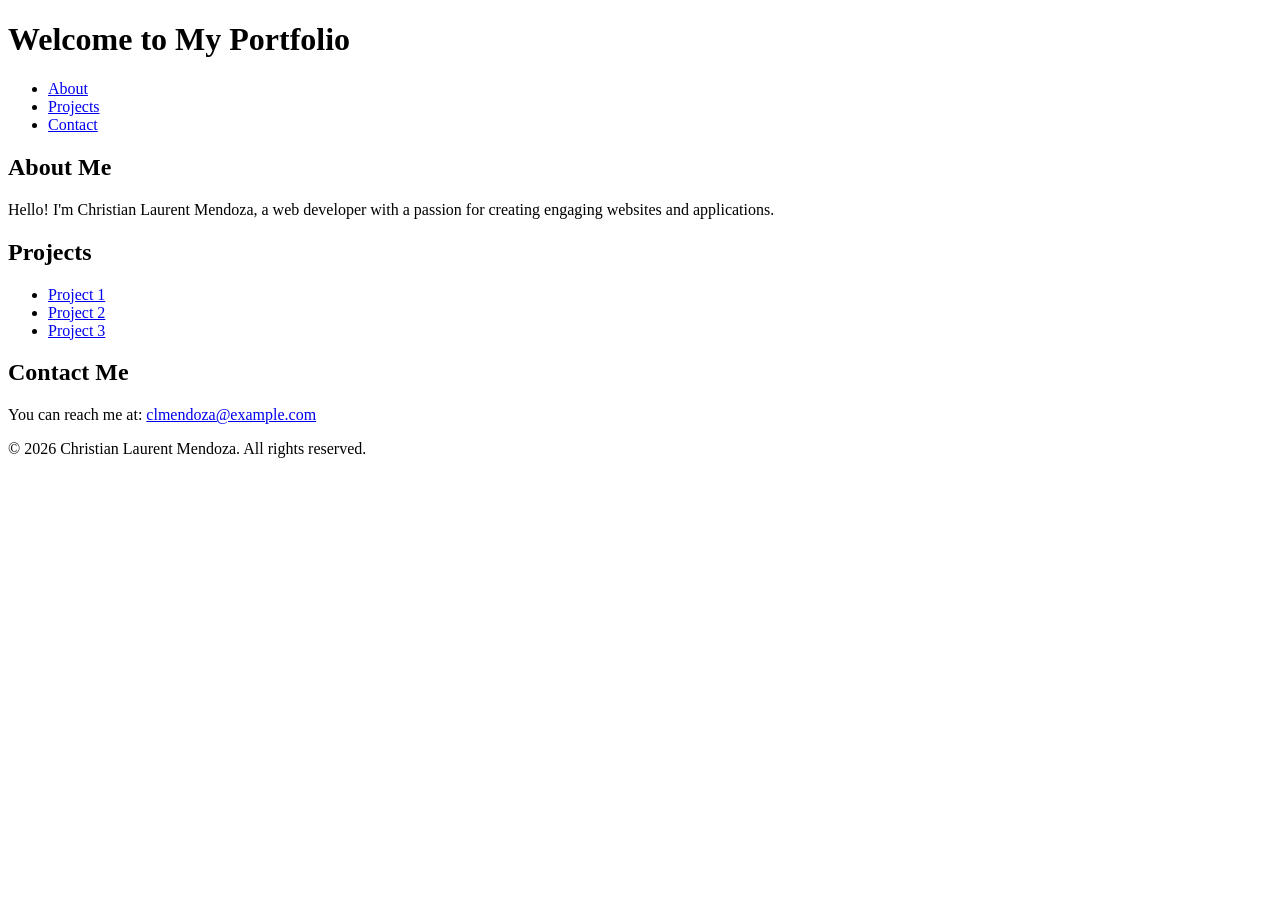
==== index.html @ 9f0d2605 "Updated index.html with complete HTML content for portfolio" ====
<!DOCTYPE html>
<html lang="en">
<head>
    <meta charset="UTF-8">
    <meta name="viewport" content="width=device-width, initial-scale=1.0">
    <title>Christian Laurent Mendoza - Portfolio</title>
    <link rel="stylesheet" href="styles.css">
</head>
<body>
    <header>
        <h1>Welcome to My Portfolio</h1>
        <nav>
            <ul>
                <li><a href="#about">About</a></li>
                <li><a href="#projects">Projects</a></li>
                <li><a href="#contact">Contact</a></li>
            </ul>
        </nav>
    </header>
    <section id="about">
        <h2>About Me</h2>
        <p>Hello! I'm Christian Laurent Mendoza, a web developer with a passion for creating engaging websites and applications.</p>
    </section>
    <section id="projects">
        <h2>Projects</h2>
        <ul>
            <li><a href="project1.html">Project 1</a></li>
            <li><a href="project2.html">Project 2</a></li>
            <li><a href="project3.html">Project 3</a></li>
        </ul>
    </section>
    <section id="contact">
        <h2>Contact Me</h2>
        <p>You can reach me at: <a href="mailto:clmendoza@example.com">clmendoza@example.com</a></p>
    </section>
    <footer>
        <p>&copy; 2026 Christian Laurent Mendoza. All rights reserved.</p>
    </footer>
</body>
</html>
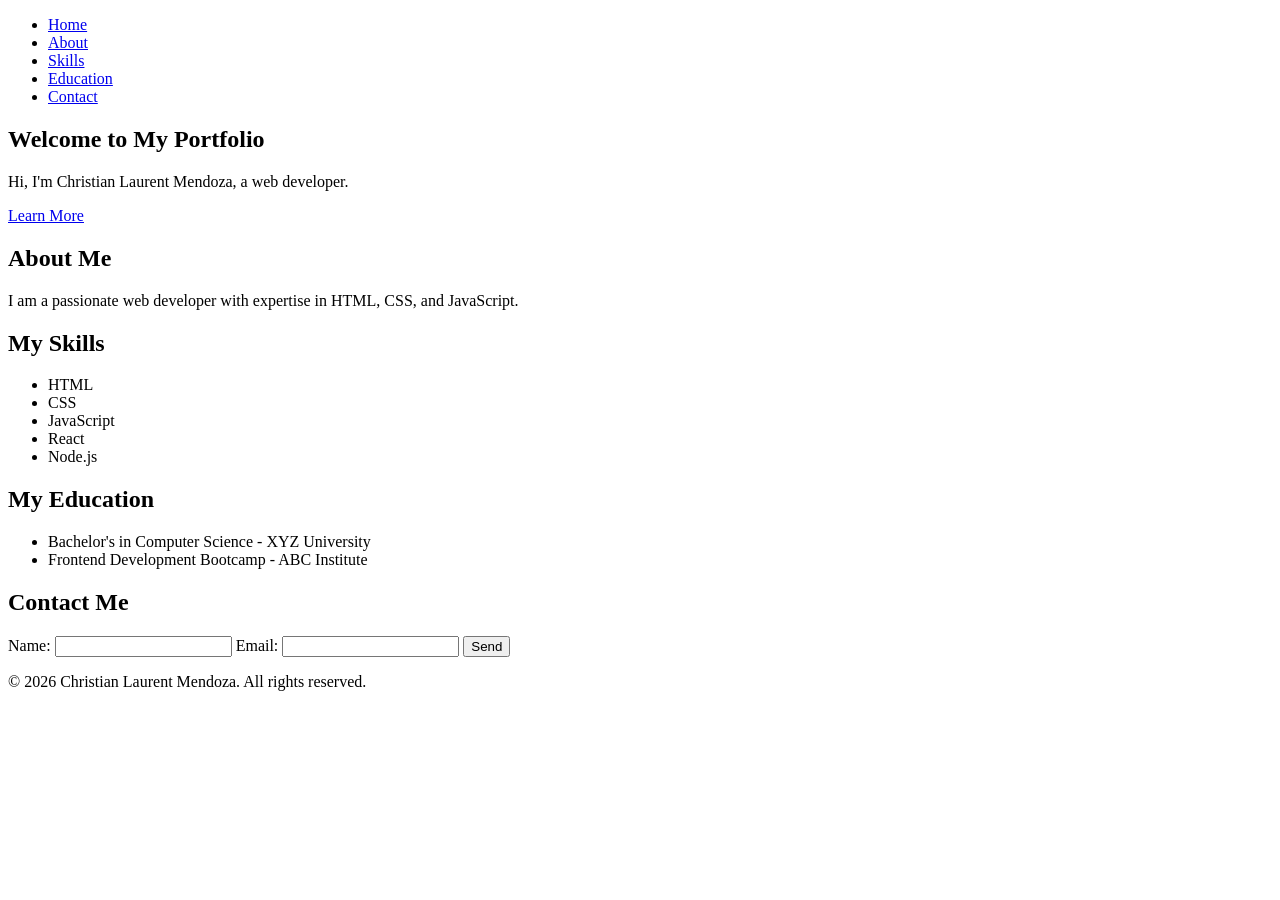
==== commit 6ca201af: "Update portfolio layout and content" ====
--- a/index.html
+++ b/index.html
@@ -2,39 +2,67 @@
 <html lang="en">
 <head>
     <meta charset="UTF-8">
+    <meta http-equiv="X-UA-Compatible" content="IE=edge">
     <meta name="viewport" content="width=device-width, initial-scale=1.0">
-    <title>Christian Laurent Mendoza - Portfolio</title>
     <link rel="stylesheet" href="styles.css">
+    <title>Christian Laurent Mendoza Portfolio</title>
+    <script src="script.js" defer></script>
 </head>
 <body>
     <header>
-        <h1>Welcome to My Portfolio</h1>
         <nav>
             <ul>
+                <li><a href="#hero">Home</a></li>
                 <li><a href="#about">About</a></li>
-                <li><a href="#projects">Projects</a></li>
+                <li><a href="#skills">Skills</a></li>
+                <li><a href="#education">Education</a></li>
                 <li><a href="#contact">Contact</a></li>
             </ul>
         </nav>
+        <section id="hero">
+            <h1>Welcome to My Portfolio</h1>
+            <p>Hi, I'm Christian Laurent Mendoza, a web developer.</p>
+            <a href="#about" class="btn">Learn More</a>
+        </section>
     </header>
+
     <section id="about">
         <h2>About Me</h2>
-        <p>Hello! I'm Christian Laurent Mendoza, a web developer with a passion for creating engaging websites and applications.</p>
+        <p>I am a passionate web developer with expertise in HTML, CSS, and JavaScript.</p>
     </section>
-    <section id="projects">
-        <h2>Projects</h2>
+
+    <section id="skills">
+        <h2>My Skills</h2>
         <ul>
-            <li><a href="project1.html">Project 1</a></li>
-            <li><a href="project2.html">Project 2</a></li>
-            <li><a href="project3.html">Project 3</a></li>
+            <li>HTML</li>
+            <li>CSS</li>
+            <li>JavaScript</li>
+            <li>React</li>
+            <li>Node.js</li>
         </ul>
     </section>
+
+    <section id="education">
+        <h2>My Education</h2>
+        <ul>
+            <li>Bachelor's in Computer Science - XYZ University</li>
+            <li>Frontend Development Bootcamp - ABC Institute</li>
+        </ul>
+    </section>
+
     <section id="contact">
         <h2>Contact Me</h2>
-        <p>You can reach me at: <a href="mailto:clmendoza@example.com">clmendoza@example.com</a></p>
+        <form>
+            <label for="name">Name:</label>
+            <input type="text" id="name" name="name" required>
+            <label for="email">Email:</label>
+            <input type="email" id="email" name="email" required>
+            <input type="submit" value="Send">
+        </form>
     </section>
+
     <footer>
         <p>&copy; 2026 Christian Laurent Mendoza. All rights reserved.</p>
     </footer>
 </body>
-</html>+</html>
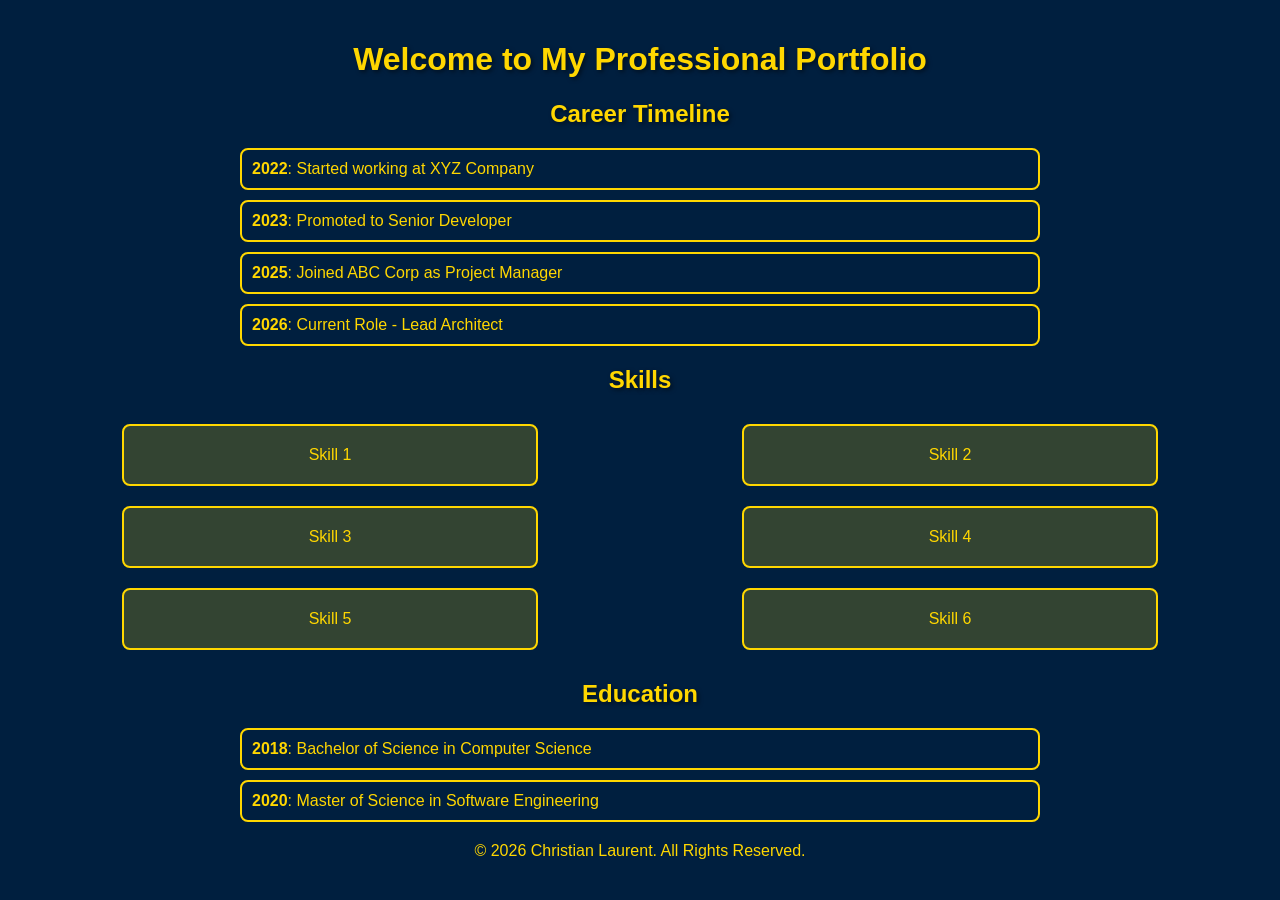
==== commit 7383fd4e: "Revamp portfolio layout and styling" ====
--- a/index.html
+++ b/index.html
@@ -2,67 +2,89 @@
 <html lang="en">
 <head>
     <meta charset="UTF-8">
-    <meta http-equiv="X-UA-Compatible" content="IE=edge">
     <meta name="viewport" content="width=device-width, initial-scale=1.0">
-    <link rel="stylesheet" href="styles.css">
-    <title>Christian Laurent Mendoza Portfolio</title>
-    <script src="script.js" defer></script>
+    <title>Professional Portfolio</title>
+    <style>
+        body {
+            font-family: Arial, sans-serif;
+            background-color: #001f3f; /* Navy blue */
+            color: #FFD700; /* Gold */
+            margin: 0;
+            padding: 20px;
+        }
+        h1, h2, h3 {
+            text-align: center;
+            text-shadow: 2px 2px 4px rgba(0, 0, 0, 0.5);
+        }
+        .timeline {
+            max-width: 800px;
+            margin: auto;
+            position: relative;
+        }
+        .timeline-item {
+            background: #001f3f;
+            border: 2px solid #FFD700;
+            border-radius: 8px;
+            padding: 10px;
+            margin: 10px 0;
+            position: relative;
+            animation: fadeIn 0.5s;
+        }
+        @keyframes fadeIn {
+            from {opacity: 0;} 
+            to {opacity: 1;}
+        }
+        .skills {
+            display: flex;
+            justify-content: space-around;
+            flex-wrap: wrap;
+            margin: 20px 0;
+        }
+        .skill-card {
+            background: rgba(255, 215, 0, 0.2);
+            border: 2px solid #FFD700;
+            border-radius: 8px;
+            padding: 20px;
+            margin: 10px;
+            flex: 0 0 30%;
+            text-align: center;
+            animation: slideIn 0.5s;
+        }
+        @keyframes slideIn {
+            from {transform: translateY(20px); opacity: 0;} 
+            to {transform: translateY(0); opacity: 1;}
+        }
+        footer {
+            text-align: center;
+            margin-top: 20px;
+        }
+    </style>
 </head>
 <body>
-    <header>
-        <nav>
-            <ul>
-                <li><a href="#hero">Home</a></li>
-                <li><a href="#about">About</a></li>
-                <li><a href="#skills">Skills</a></li>
-                <li><a href="#education">Education</a></li>
-                <li><a href="#contact">Contact</a></li>
-            </ul>
-        </nav>
-        <section id="hero">
-            <h1>Welcome to My Portfolio</h1>
-            <p>Hi, I'm Christian Laurent Mendoza, a web developer.</p>
-            <a href="#about" class="btn">Learn More</a>
-        </section>
-    </header>
-
-    <section id="about">
-        <h2>About Me</h2>
-        <p>I am a passionate web developer with expertise in HTML, CSS, and JavaScript.</p>
-    </section>
-
-    <section id="skills">
-        <h2>My Skills</h2>
-        <ul>
-            <li>HTML</li>
-            <li>CSS</li>
-            <li>JavaScript</li>
-            <li>React</li>
-            <li>Node.js</li>
-        </ul>
-    </section>
-
-    <section id="education">
-        <h2>My Education</h2>
-        <ul>
-            <li>Bachelor's in Computer Science - XYZ University</li>
-            <li>Frontend Development Bootcamp - ABC Institute</li>
-        </ul>
-    </section>
-
-    <section id="contact">
-        <h2>Contact Me</h2>
-        <form>
-            <label for="name">Name:</label>
-            <input type="text" id="name" name="name" required>
-            <label for="email">Email:</label>
-            <input type="email" id="email" name="email" required>
-            <input type="submit" value="Send">
-        </form>
-    </section>
-
+    <h1>Welcome to My Professional Portfolio</h1>
+    <h2>Career Timeline</h2>
+    <div class="timeline">
+        <div class="timeline-item"><strong>2022</strong>: Started working at XYZ Company</div>
+        <div class="timeline-item"><strong>2023</strong>: Promoted to Senior Developer</div>
+        <div class="timeline-item"><strong>2025</strong>: Joined ABC Corp as Project Manager</div>
+        <div class="timeline-item"><strong>2026</strong>: Current Role - Lead Architect</div>
+    </div>
+    <h2>Skills</h2>
+    <div class="skills">
+        <div class="skill-card">Skill 1</div>
+        <div class="skill-card">Skill 2</div>
+        <div class="skill-card">Skill 3</div>
+        <div class="skill-card">Skill 4</div>
+        <div class="skill-card">Skill 5</div>
+        <div class="skill-card">Skill 6</div>
+    </div>
+    <h2>Education</h2>
+    <div class="timeline">
+        <div class="timeline-item"><strong>2018</strong>: Bachelor of Science in Computer Science</div>
+        <div class="timeline-item"><strong>2020</strong>: Master of Science in Software Engineering</div>
+    </div>
     <footer>
-        <p>&copy; 2026 Christian Laurent Mendoza. All rights reserved.</p>
+        <p>&copy; 2026 Christian Laurent. All Rights Reserved.</p>
     </footer>
 </body>
 </html>
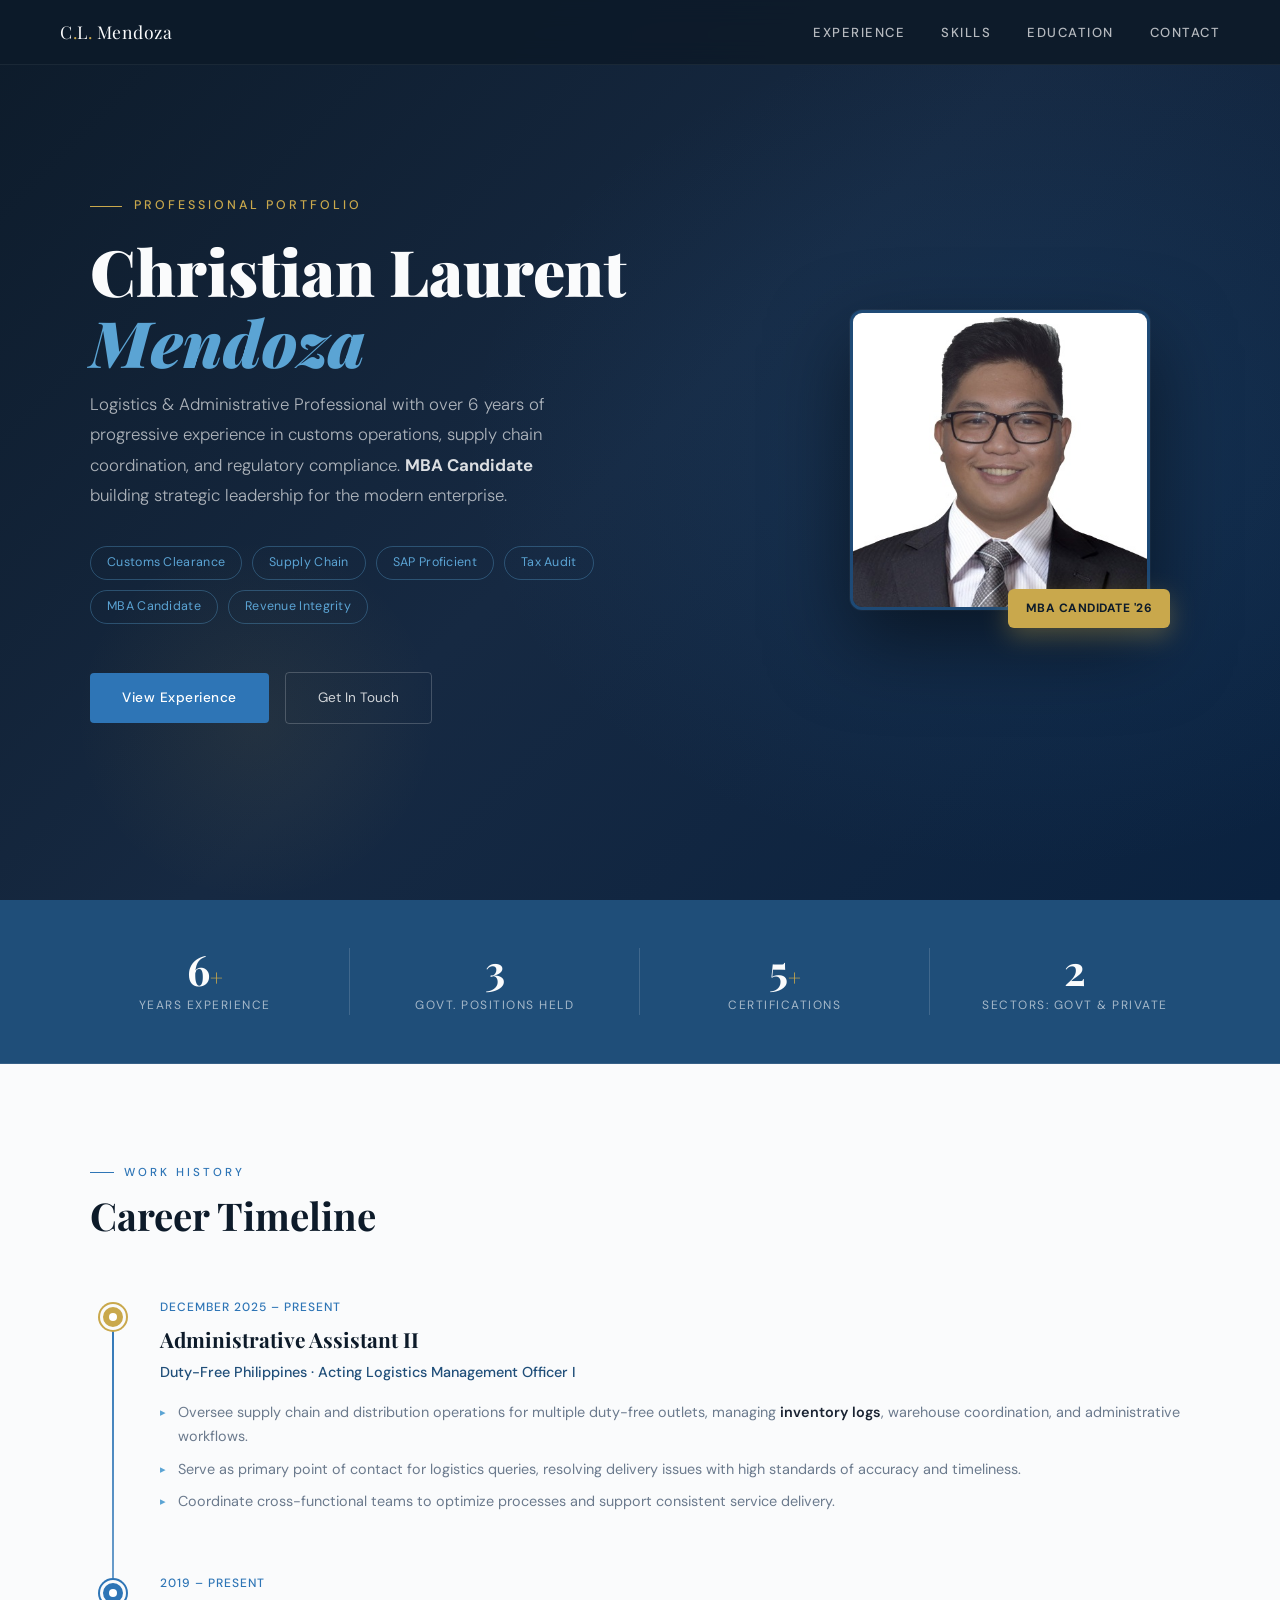
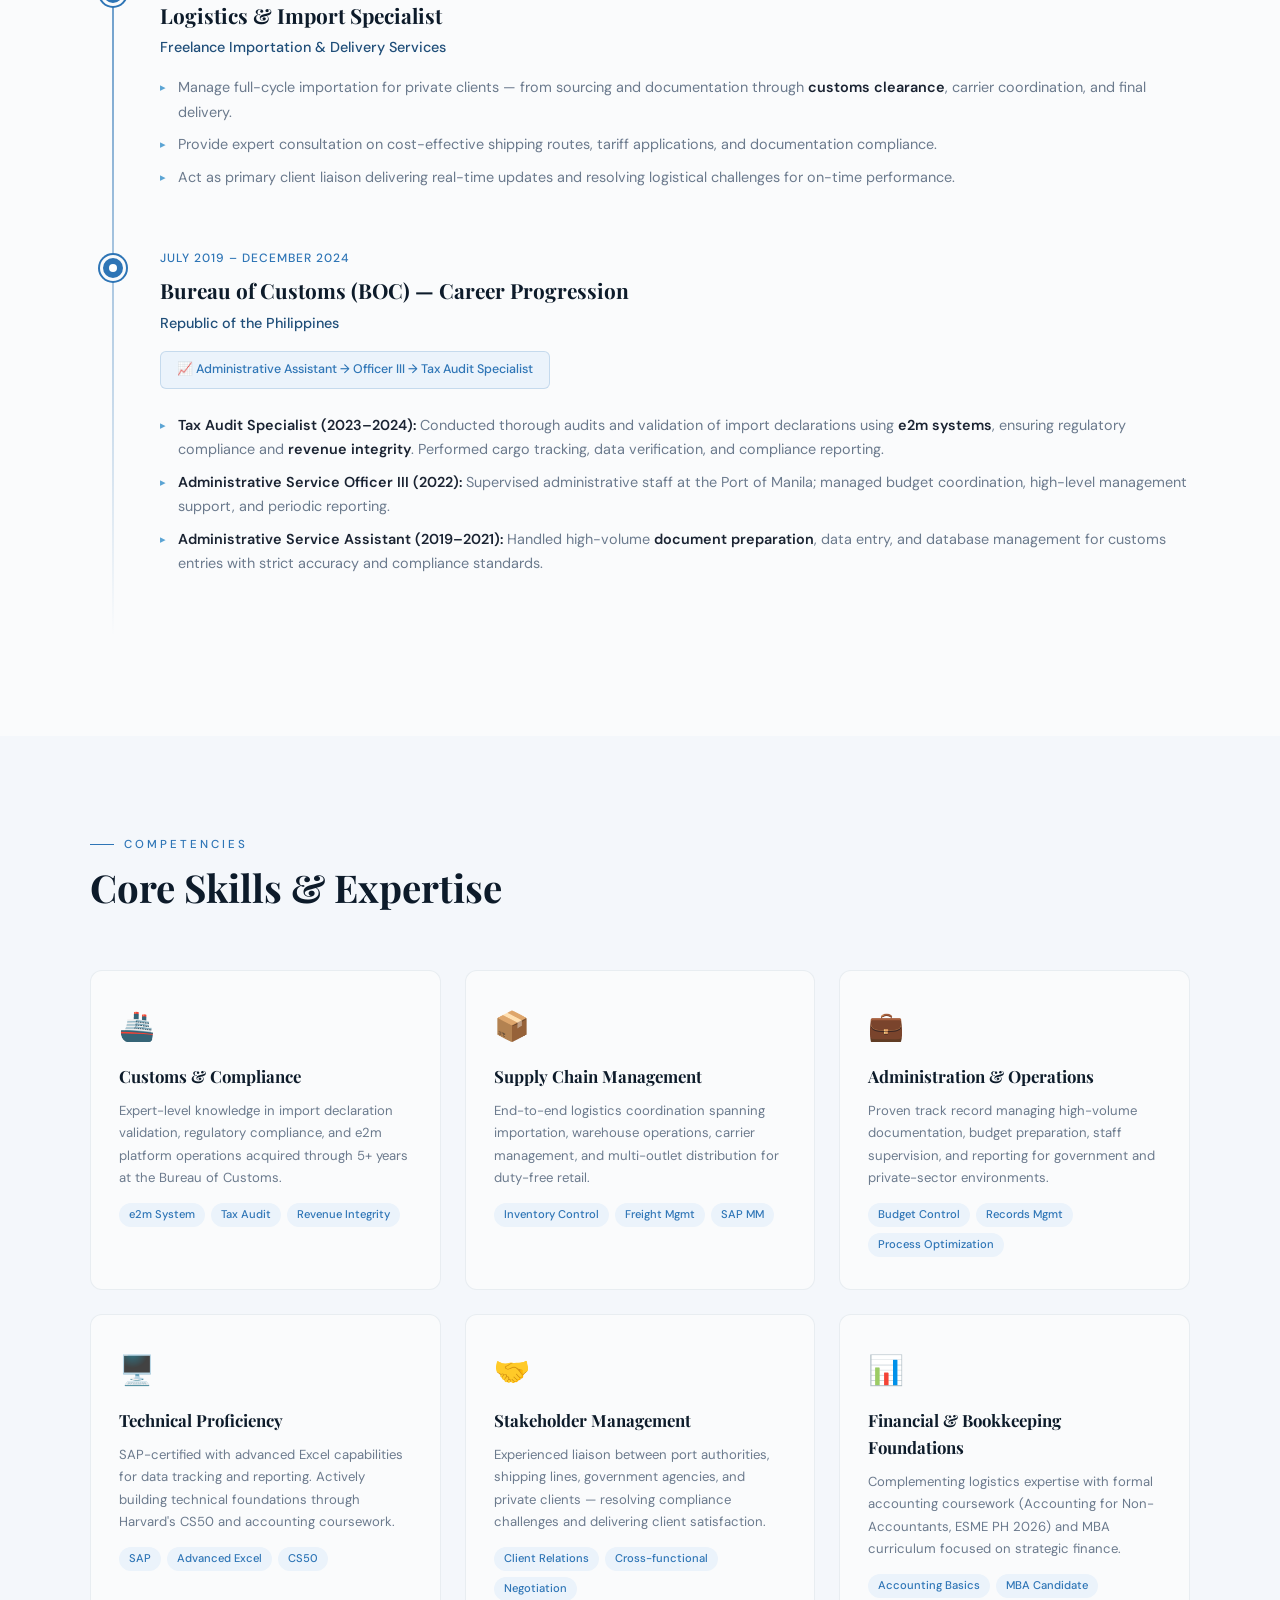
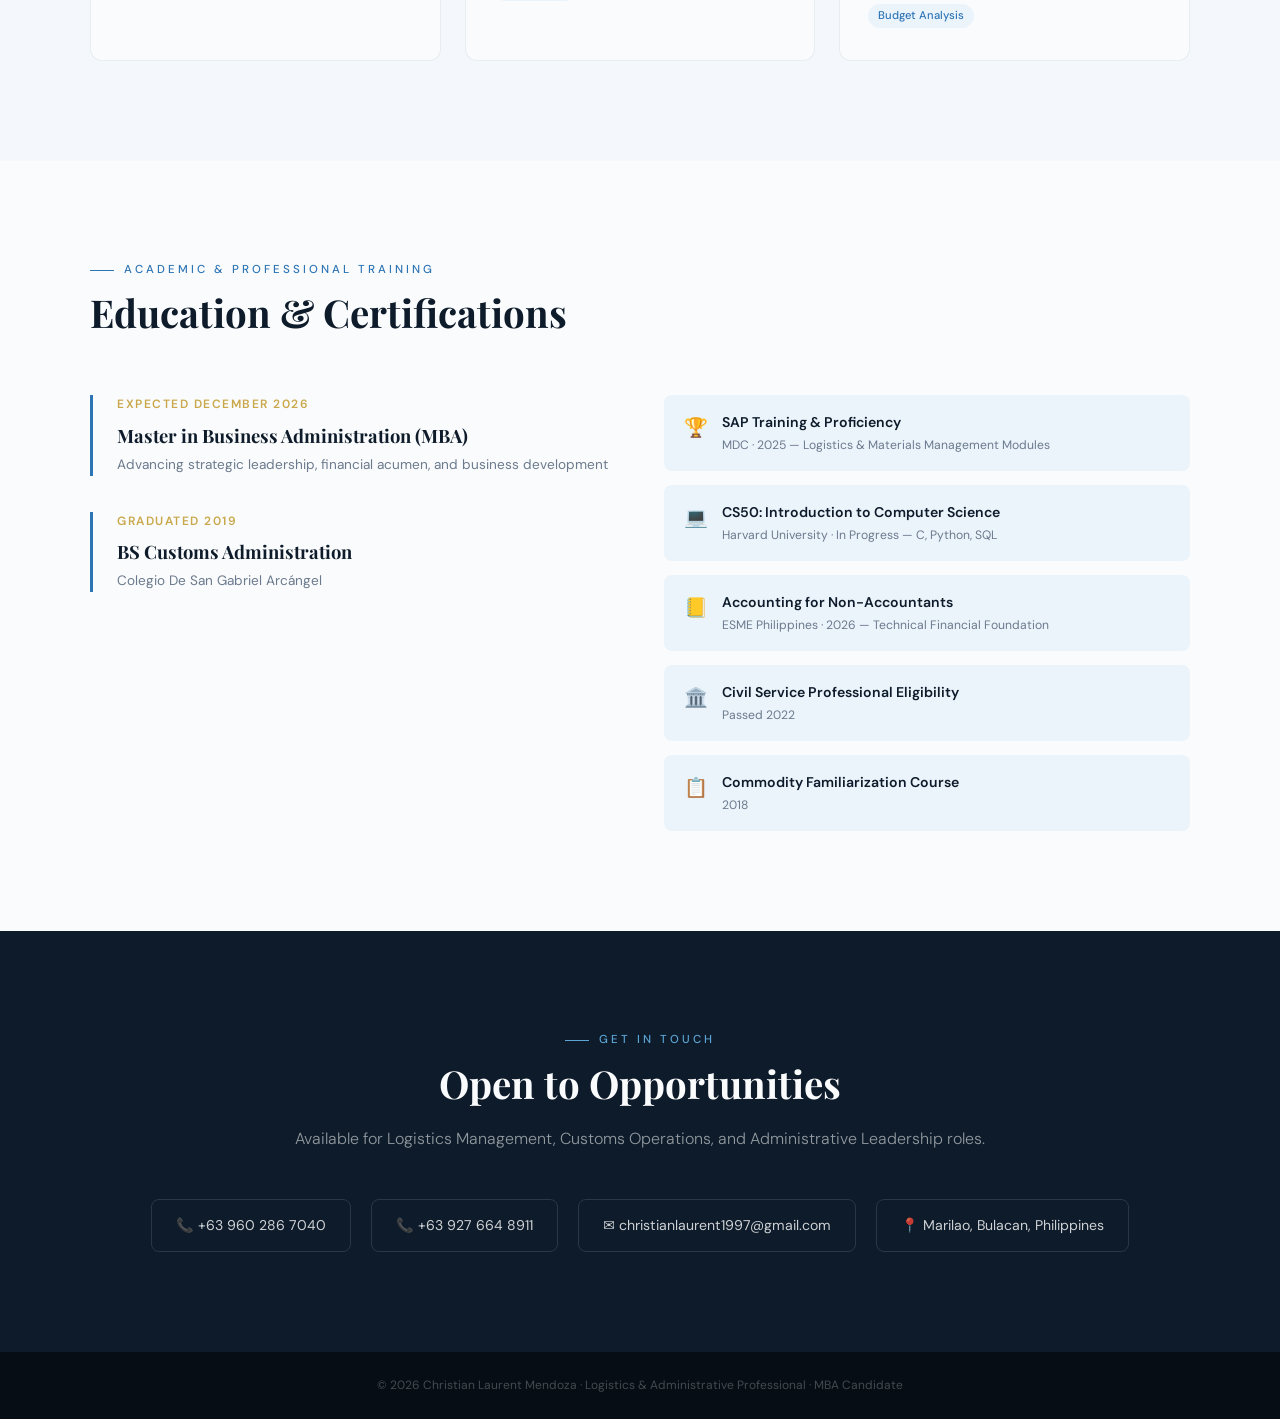
==== commit eaed5372: "Update index.html" ====
--- a/index.html
+++ b/index.html
@@ -1,90 +1,804 @@
 <!DOCTYPE html>
 <html lang="en">
 <head>
-    <meta charset="UTF-8">
-    <meta name="viewport" content="width=device-width, initial-scale=1.0">
-    <title>Professional Portfolio</title>
-    <style>
-        body {
-            font-family: Arial, sans-serif;
-            background-color: #001f3f; /* Navy blue */
-            color: #FFD700; /* Gold */
-            margin: 0;
-            padding: 20px;
-        }
-        h1, h2, h3 {
-            text-align: center;
-            text-shadow: 2px 2px 4px rgba(0, 0, 0, 0.5);
-        }
-        .timeline {
-            max-width: 800px;
-            margin: auto;
-            position: relative;
-        }
-        .timeline-item {
-            background: #001f3f;
-            border: 2px solid #FFD700;
-            border-radius: 8px;
-            padding: 10px;
-            margin: 10px 0;
-            position: relative;
-            animation: fadeIn 0.5s;
-        }
-        @keyframes fadeIn {
-            from {opacity: 0;} 
-            to {opacity: 1;}
-        }
-        .skills {
-            display: flex;
-            justify-content: space-around;
-            flex-wrap: wrap;
-            margin: 20px 0;
-        }
-        .skill-card {
-            background: rgba(255, 215, 0, 0.2);
-            border: 2px solid #FFD700;
-            border-radius: 8px;
-            padding: 20px;
-            margin: 10px;
-            flex: 0 0 30%;
-            text-align: center;
-            animation: slideIn 0.5s;
-        }
-        @keyframes slideIn {
-            from {transform: translateY(20px); opacity: 0;} 
-            to {transform: translateY(0); opacity: 1;}
-        }
-        footer {
-            text-align: center;
-            margin-top: 20px;
-        }
-    </style>
+<meta charset="UTF-8">
+<meta name="viewport" content="width=device-width, initial-scale=1.0">
+<title>Christian Laurent Mendoza — Portfolio</title>
+<link rel="preconnect" href="https://fonts.googleapis.com">
+<link href="https://fonts.googleapis.com/css2?family=Playfair+Display:ital,wght@0,400;0,700;0,900;1,400&family=DM+Sans:wght@300;400;500&display=swap" rel="stylesheet">
+<style>
+  *, *::before, *::after { box-sizing: border-box; margin: 0; padding: 0; }
+
+  :root {
+    --navy: #0D1B2A;
+    --blue: #1F4E79;
+    --accent: #2E75B6;
+    --sky: #5BA4D4;
+    --pale: #EBF3FB;
+    --gold: #C9A84C;
+    --white: #FAFBFC;
+    --mid: #6B7A8D;
+    --dark: #1A2332;
+    --serif: 'Playfair Display', Georgia, serif;
+    --sans: 'DM Sans', system-ui, sans-serif;
+  }
+
+  html { scroll-behavior: smooth; }
+
+  body {
+    font-family: var(--sans);
+    background: var(--white);
+    color: var(--dark);
+    line-height: 1.6;
+    overflow-x: hidden;
+  }
+
+  /* ─── NAVIGATION ─── */
+  nav {
+    position: fixed; top: 0; left: 0; right: 0;
+    z-index: 100;
+    display: flex; justify-content: space-between; align-items: center;
+    padding: 18px 60px;
+    background: rgba(13,27,42,0.95);
+    backdrop-filter: blur(12px);
+    border-bottom: 1px solid rgba(255,255,255,0.06);
+  }
+  .nav-logo {
+    font-family: var(--serif);
+    font-size: 1.1rem;
+    color: var(--white);
+    letter-spacing: 0.5px;
+  }
+  .nav-logo span { color: var(--gold); }
+  .nav-links { display: flex; gap: 36px; list-style: none; }
+  .nav-links a {
+    color: rgba(255,255,255,0.7);
+    text-decoration: none;
+    font-size: 0.82rem;
+    font-weight: 500;
+    letter-spacing: 1.5px;
+    text-transform: uppercase;
+    transition: color 0.2s;
+  }
+  .nav-links a:hover { color: var(--sky); }
+
+  /* ─── HERO ─── */
+  .hero {
+    min-height: 100vh;
+    background: linear-gradient(135deg, var(--navy) 0%, #162942 50%, #0a2240 100%);
+    display: flex; align-items: center;
+    padding: 100px 60px 80px;
+    position: relative;
+    overflow: hidden;
+  }
+  .hero::before {
+    content: '';
+    position: absolute; inset: 0;
+    background: 
+      radial-gradient(ellipse 800px 600px at 80% 50%, rgba(46,117,182,0.15) 0%, transparent 70%),
+      radial-gradient(circle 300px at 20% 80%, rgba(201,168,76,0.08) 0%, transparent 60%);
+  }
+  .hero-grid {
+    display: grid;
+    grid-template-columns: 1fr 380px;
+    gap: 80px;
+    align-items: center;
+    max-width: 1100px;
+    margin: 0 auto;
+    position: relative;
+    z-index: 1;
+    width: 100%;
+  }
+  .hero-eyebrow {
+    font-size: 0.78rem;
+    font-weight: 500;
+    letter-spacing: 3px;
+    text-transform: uppercase;
+    color: var(--gold);
+    margin-bottom: 20px;
+    display: flex; align-items: center; gap: 12px;
+  }
+  .hero-eyebrow::before {
+    content: '';
+    display: inline-block;
+    width: 32px; height: 1px;
+    background: var(--gold);
+  }
+  .hero h1 {
+    font-family: var(--serif);
+    font-size: clamp(2.6rem, 5vw, 4rem);
+    font-weight: 900;
+    line-height: 1.1;
+    color: var(--white);
+    margin-bottom: 12px;
+  }
+  .hero h1 em {
+    font-style: italic;
+    color: var(--sky);
+  }
+  .hero-subtitle {
+    font-size: 1.05rem;
+    color: rgba(255,255,255,0.65);
+    margin-bottom: 36px;
+    font-weight: 300;
+    max-width: 480px;
+    line-height: 1.8;
+  }
+  .hero-tags {
+    display: flex; flex-wrap: wrap; gap: 10px;
+    margin-bottom: 48px;
+  }
+  .tag {
+    padding: 6px 16px;
+    border: 1px solid rgba(91,164,212,0.35);
+    border-radius: 100px;
+    font-size: 0.78rem;
+    color: var(--sky);
+    font-weight: 400;
+    letter-spacing: 0.3px;
+  }
+  .hero-cta {
+    display: flex; gap: 16px; align-items: center;
+  }
+  .btn-primary {
+    display: inline-block;
+    padding: 14px 32px;
+    background: var(--accent);
+    color: white;
+    text-decoration: none;
+    font-size: 0.85rem;
+    font-weight: 500;
+    letter-spacing: 0.5px;
+    border-radius: 4px;
+    transition: background 0.2s, transform 0.2s;
+  }
+  .btn-primary:hover { background: var(--sky); transform: translateY(-1px); }
+  .btn-ghost {
+    display: inline-block;
+    padding: 14px 32px;
+    border: 1px solid rgba(255,255,255,0.2);
+    color: rgba(255,255,255,0.8);
+    text-decoration: none;
+    font-size: 0.85rem;
+    border-radius: 4px;
+    transition: border-color 0.2s, color 0.2s;
+  }
+  .btn-ghost:hover { border-color: var(--sky); color: var(--sky); }
+
+  /* Photo card */
+  .hero-photo-wrap {
+    position: relative;
+  }
+  .hero-photo-frame {
+    width: 300px;
+    height: 300px;
+    border-radius: 12px;
+    overflow: hidden;
+    border: 3px solid rgba(46,117,182,0.4);
+    box-shadow: 0 32px 80px rgba(0,0,0,0.5), 0 0 0 1px rgba(255,255,255,0.05);
+    margin: 0 auto;
+  }
+  .hero-photo-frame img {
+    width: 100%; height: 100%;
+    object-fit: cover;
+    object-position: center top;
+  }
+  .photo-badge {
+    position: absolute;
+    bottom: -18px; right: 20px;
+    background: var(--gold);
+    color: var(--navy);
+    padding: 10px 18px;
+    border-radius: 6px;
+    font-size: 0.75rem;
+    font-weight: 700;
+    letter-spacing: 0.5px;
+    text-transform: uppercase;
+    box-shadow: 0 8px 24px rgba(201,168,76,0.35);
+  }
+
+  /* ─── STATS STRIP ─── */
+  .stats-strip {
+    background: var(--blue);
+    padding: 48px 60px;
+    display: grid;
+    grid-template-columns: repeat(4, 1fr);
+    gap: 0;
+    border-bottom: 1px solid rgba(255,255,255,0.1);
+  }
+  .stat-item {
+    text-align: center;
+    padding: 0 24px;
+    border-right: 1px solid rgba(255,255,255,0.15);
+  }
+  .stat-item:last-child { border-right: none; }
+  .stat-number {
+    font-family: var(--serif);
+    font-size: 2.6rem;
+    font-weight: 700;
+    color: var(--white);
+    line-height: 1;
+    margin-bottom: 6px;
+  }
+  .stat-number span { color: var(--gold); font-size: 1.4rem; }
+  .stat-label {
+    font-size: 0.75rem;
+    color: rgba(255,255,255,0.6);
+    text-transform: uppercase;
+    letter-spacing: 1.5px;
+  }
+
+  /* ─── SECTIONS ─── */
+  section { padding: 100px 60px; }
+  .section-inner { max-width: 1100px; margin: 0 auto; }
+  .section-label {
+    font-size: 0.72rem;
+    font-weight: 500;
+    letter-spacing: 3px;
+    text-transform: uppercase;
+    color: var(--accent);
+    margin-bottom: 10px;
+    display: flex; align-items: center; gap: 10px;
+  }
+  .section-label::before {
+    content: '';
+    display: inline-block;
+    width: 24px; height: 1px;
+    background: var(--accent);
+  }
+  .section-title {
+    font-family: var(--serif);
+    font-size: clamp(1.8rem, 3vw, 2.5rem);
+    color: var(--navy);
+    margin-bottom: 60px;
+    line-height: 1.2;
+  }
+
+  /* ─── EXPERIENCE TIMELINE ─── */
+  #experience { background: var(--white); }
+  .timeline { position: relative; }
+  .timeline::before {
+    content: '';
+    position: absolute;
+    left: 22px; top: 8px; bottom: 0;
+    width: 2px;
+    background: linear-gradient(to bottom, var(--accent), transparent);
+  }
+  .timeline-item {
+    padding-left: 70px;
+    padding-bottom: 60px;
+    position: relative;
+    opacity: 0;
+    transform: translateY(20px);
+    transition: opacity 0.5s ease, transform 0.5s ease;
+  }
+  .timeline-item.visible { opacity: 1; transform: none; }
+  .timeline-dot {
+    position: absolute;
+    left: 10px; top: 6px;
+    width: 26px; height: 26px;
+    border-radius: 50%;
+    background: var(--accent);
+    border: 3px solid var(--white);
+    box-shadow: 0 0 0 2px var(--accent);
+    display: flex; align-items: center; justify-content: center;
+  }
+  .timeline-dot.gold { background: var(--gold); box-shadow: 0 0 0 2px var(--gold); }
+  .timeline-dot-inner {
+    width: 8px; height: 8px; border-radius: 50%; background: white;
+  }
+  .timeline-date {
+    font-size: 0.75rem;
+    font-weight: 500;
+    letter-spacing: 1px;
+    text-transform: uppercase;
+    color: var(--accent);
+    margin-bottom: 6px;
+  }
+  .timeline-role {
+    font-family: var(--serif);
+    font-size: 1.3rem;
+    color: var(--navy);
+    margin-bottom: 4px;
+  }
+  .timeline-org {
+    font-size: 0.9rem;
+    font-weight: 500;
+    color: var(--blue);
+    margin-bottom: 16px;
+  }
+  .timeline-bullets {
+    list-style: none;
+    display: flex; flex-direction: column; gap: 8px;
+  }
+  .timeline-bullets li {
+    font-size: 0.9rem;
+    color: var(--mid);
+    padding-left: 18px;
+    position: relative;
+    line-height: 1.7;
+  }
+  .timeline-bullets li::before {
+    content: '▸';
+    position: absolute; left: 0;
+    color: var(--sky);
+    font-size: 0.7rem;
+    top: 3px;
+  }
+  .timeline-bullets strong { color: var(--dark); font-weight: 600; }
+
+  /* BOC progression badge */
+  .progression-badge {
+    display: inline-flex;
+    align-items: center;
+    gap: 8px;
+    background: var(--pale);
+    border: 1px solid rgba(46,117,182,0.2);
+    border-radius: 6px;
+    padding: 8px 16px;
+    font-size: 0.78rem;
+    color: var(--accent);
+    font-weight: 500;
+    margin-bottom: 24px;
+  }
+
+  /* ─── SKILLS GRID ─── */
+  #skills { background: #F4F7FB; }
+  .skills-grid {
+    display: grid;
+    grid-template-columns: repeat(3, 1fr);
+    gap: 24px;
+  }
+  .skill-card {
+    background: var(--white);
+    border-radius: 12px;
+    padding: 32px 28px;
+    border: 1px solid rgba(31,78,121,0.08);
+    transition: transform 0.25s, box-shadow 0.25s;
+    position: relative;
+    overflow: hidden;
+  }
+  .skill-card::before {
+    content: '';
+    position: absolute;
+    top: 0; left: 0; right: 0;
+    height: 3px;
+    background: linear-gradient(to right, var(--accent), var(--sky));
+    transform: scaleX(0);
+    transition: transform 0.3s;
+  }
+  .skill-card:hover::before { transform: scaleX(1); }
+  .skill-card:hover { transform: translateY(-4px); box-shadow: 0 16px 48px rgba(31,78,121,0.1); }
+  .skill-icon {
+    font-size: 1.8rem;
+    margin-bottom: 14px;
+  }
+  .skill-title {
+    font-family: var(--serif);
+    font-size: 1.05rem;
+    color: var(--navy);
+    margin-bottom: 10px;
+  }
+  .skill-desc {
+    font-size: 0.82rem;
+    color: var(--mid);
+    line-height: 1.7;
+  }
+  .skill-tags {
+    margin-top: 14px;
+    display: flex; flex-wrap: wrap; gap: 6px;
+  }
+  .skill-tag {
+    font-size: 0.7rem;
+    padding: 3px 10px;
+    border-radius: 100px;
+    background: var(--pale);
+    color: var(--accent);
+    font-weight: 500;
+  }
+
+  /* ─── EDUCATION & CERTS ─── */
+  #education { background: var(--white); }
+  .edu-grid {
+    display: grid;
+    grid-template-columns: 1fr 1fr;
+    gap: 48px;
+  }
+  .edu-card {
+    border-left: 3px solid var(--accent);
+    padding-left: 24px;
+  }
+  .edu-year {
+    font-size: 0.75rem;
+    text-transform: uppercase;
+    letter-spacing: 1.5px;
+    color: var(--gold);
+    font-weight: 600;
+    margin-bottom: 6px;
+  }
+  .edu-degree {
+    font-family: var(--serif);
+    font-size: 1.15rem;
+    color: var(--navy);
+    margin-bottom: 4px;
+  }
+  .edu-school {
+    font-size: 0.85rem;
+    color: var(--mid);
+  }
+
+  .certs-list {
+    display: flex; flex-direction: column; gap: 14px;
+  }
+  .cert-item {
+    display: flex; align-items: flex-start; gap: 14px;
+    padding: 16px 20px;
+    background: var(--pale);
+    border-radius: 8px;
+  }
+  .cert-icon {
+    font-size: 1.2rem;
+    flex-shrink: 0;
+    margin-top: 2px;
+  }
+  .cert-name {
+    font-size: 0.88rem;
+    font-weight: 600;
+    color: var(--navy);
+    margin-bottom: 2px;
+  }
+  .cert-year {
+    font-size: 0.76rem;
+    color: var(--mid);
+  }
+
+  /* ─── CONTACT ─── */
+  #contact {
+    background: var(--navy);
+    text-align: center;
+  }
+  #contact .section-title { color: var(--white); }
+  #contact .section-label { color: var(--sky); justify-content: center; }
+  #contact .section-label::before { background: var(--sky); }
+  .contact-sub {
+    font-size: 1rem;
+    color: rgba(255,255,255,0.55);
+    margin-top: -40px;
+    margin-bottom: 48px;
+    font-weight: 300;
+  }
+  .contact-links {
+    display: flex; justify-content: center; gap: 20px; flex-wrap: wrap;
+  }
+  .contact-chip {
+    display: flex; align-items: center; gap: 10px;
+    padding: 14px 24px;
+    border: 1px solid rgba(255,255,255,0.12);
+    border-radius: 8px;
+    color: rgba(255,255,255,0.8);
+    font-size: 0.88rem;
+    text-decoration: none;
+    transition: border-color 0.2s, color 0.2s, background 0.2s;
+  }
+  .contact-chip:hover {
+    border-color: var(--sky);
+    color: var(--sky);
+    background: rgba(91,164,212,0.06);
+  }
+
+  /* ─── FOOTER ─── */
+  footer {
+    background: #070D14;
+    text-align: center;
+    padding: 24px;
+    font-size: 0.75rem;
+    color: rgba(255,255,255,0.25);
+  }
+
+  /* ─── ANIMATIONS ─── */
+  @keyframes fadeSlideUp {
+    from { opacity: 0; transform: translateY(30px); }
+    to   { opacity: 1; transform: translateY(0); }
+  }
+  .hero-eyebrow { animation: fadeSlideUp 0.7s ease 0.1s both; }
+  .hero h1      { animation: fadeSlideUp 0.7s ease 0.2s both; }
+  .hero-subtitle{ animation: fadeSlideUp 0.7s ease 0.35s both; }
+  .hero-tags    { animation: fadeSlideUp 0.7s ease 0.45s both; }
+  .hero-cta     { animation: fadeSlideUp 0.7s ease 0.55s both; }
+  .hero-photo-wrap { animation: fadeSlideUp 0.7s ease 0.3s both; }
+
+  @media (max-width: 900px) {
+    nav { padding: 16px 24px; }
+    .nav-links { display: none; }
+    .hero { padding: 100px 24px 60px; }
+    .hero-grid { grid-template-columns: 1fr; gap: 48px; }
+    .hero-photo-wrap { order: -1; }
+    .hero-photo-frame { width: 200px; height: 200px; }
+    .stats-strip { grid-template-columns: repeat(2,1fr); padding: 40px 24px; }
+    .stat-item { border-right: none; padding: 12px 0; }
+    section { padding: 60px 24px; }
+    .skills-grid { grid-template-columns: 1fr; }
+    .edu-grid { grid-template-columns: 1fr; }
+  }
+</style>
 </head>
 <body>
-    <h1>Welcome to My Professional Portfolio</h1>
-    <h2>Career Timeline</h2>
+
+<!-- NAVIGATION -->
+<nav>
+  <div class="nav-logo">C<span>.</span>L<span>.</span> Mendoza</div>
+  <ul class="nav-links">
+    <li><a href="#experience">Experience</a></li>
+    <li><a href="#skills">Skills</a></li>
+    <li><a href="#education">Education</a></li>
+    <li><a href="#contact">Contact</a></li>
+  </ul>
+</nav>
+
+<!-- HERO -->
+<section class="hero">
+  <div class="hero-grid">
+    <div class="hero-text">
+      <p class="hero-eyebrow">Professional Portfolio</p>
+      <h1>Christian Laurent<br><em>Mendoza</em></h1>
+      <p class="hero-subtitle">
+        Logistics &amp; Administrative Professional with over 6 years of progressive experience in customs operations, supply chain coordination, and regulatory compliance. <strong style="color:rgba(255,255,255,0.85)">MBA Candidate</strong> building strategic leadership for the modern enterprise.
+      </p>
+      <div class="hero-tags">
+        <span class="tag">Customs Clearance</span>
+        <span class="tag">Supply Chain</span>
+        <span class="tag">SAP Proficient</span>
+        <span class="tag">Tax Audit</span>
+        <span class="tag">MBA Candidate</span>
+        <span class="tag">Revenue Integrity</span>
+      </div>
+      <div class="hero-cta">
+        <a href="#experience" class="btn-primary">View Experience</a>
+        <a href="#contact" class="btn-ghost">Get In Touch</a>
+      </div>
+    </div>
+    <div class="hero-photo-wrap">
+      <div class="hero-photo-frame">
+        <img src="[data-uri]" alt="Christian Laurent Mendoza" onerror="this.style.display='none';this.parentElement.style.background='linear-gradient(135deg,#1F4E79,#2E75B6)';this.parentElement.innerHTML+='<div style=\'display:flex;height:100%;align-items:center;justify-content:center;font-family:Georgia;font-size:3rem;color:rgba(255,255,255,0.3);font-weight:900\'>CLM</div>'">
+      </div>
+      <div class="photo-badge">MBA Candidate '26</div>
+    </div>
+  </div>
+</section>
+
+<!-- STATS STRIP -->
+<div class="stats-strip">
+  <div class="stat-item">
+    <div class="stat-number">6<span>+</span></div>
+    <div class="stat-label">Years Experience</div>
+  </div>
+  <div class="stat-item">
+    <div class="stat-number">3</div>
+    <div class="stat-label">Govt. Positions Held</div>
+  </div>
+  <div class="stat-item">
+    <div class="stat-number">5<span>+</span></div>
+    <div class="stat-label">Certifications</div>
+  </div>
+  <div class="stat-item">
+    <div class="stat-number">2</div>
+    <div class="stat-label">Sectors: Govt &amp; Private</div>
+  </div>
+</div>
+
+<!-- EXPERIENCE -->
+<section id="experience">
+  <div class="section-inner">
+    <p class="section-label">Work History</p>
+    <h2 class="section-title">Career Timeline</h2>
+
     <div class="timeline">
-        <div class="timeline-item"><strong>2022</strong>: Started working at XYZ Company</div>
-        <div class="timeline-item"><strong>2023</strong>: Promoted to Senior Developer</div>
-        <div class="timeline-item"><strong>2025</strong>: Joined ABC Corp as Project Manager</div>
-        <div class="timeline-item"><strong>2026</strong>: Current Role - Lead Architect</div>
+
+      <!-- Current role -->
+      <div class="timeline-item">
+        <div class="timeline-dot gold"><div class="timeline-dot-inner"></div></div>
+        <p class="timeline-date">December 2025 – Present</p>
+        <h3 class="timeline-role">Administrative Assistant II</h3>
+        <p class="timeline-org">Duty-Free Philippines · Acting Logistics Management Officer I</p>
+        <ul class="timeline-bullets">
+          <li>Oversee supply chain and distribution operations for multiple duty-free outlets, managing <strong>inventory logs</strong>, warehouse coordination, and administrative workflows.</li>
+          <li>Serve as primary point of contact for logistics queries, resolving delivery issues with high standards of accuracy and timeliness.</li>
+          <li>Coordinate cross-functional teams to optimize processes and support consistent service delivery.</li>
+        </ul>
+      </div>
+
+      <!-- Freelance -->
+      <div class="timeline-item">
+        <div class="timeline-dot"><div class="timeline-dot-inner"></div></div>
+        <p class="timeline-date">2019 – Present</p>
+        <h3 class="timeline-role">Logistics &amp; Import Specialist</h3>
+        <p class="timeline-org">Freelance Importation &amp; Delivery Services</p>
+        <ul class="timeline-bullets">
+          <li>Manage full-cycle importation for private clients — from sourcing and documentation through <strong>customs clearance</strong>, carrier coordination, and final delivery.</li>
+          <li>Provide expert consultation on cost-effective shipping routes, tariff applications, and documentation compliance.</li>
+          <li>Act as primary client liaison delivering real-time updates and resolving logistical challenges for on-time performance.</li>
+        </ul>
+      </div>
+
+      <!-- BOC progression -->
+      <div class="timeline-item">
+        <div class="timeline-dot"><div class="timeline-dot-inner"></div></div>
+        <p class="timeline-date">July 2019 – December 2024</p>
+        <h3 class="timeline-role">Bureau of Customs (BOC) — Career Progression</h3>
+        <p class="timeline-org">Republic of the Philippines</p>
+        <p class="progression-badge">
+          📈 Administrative Assistant → Officer III → Tax Audit Specialist
+        </p>
+        <ul class="timeline-bullets">
+          <li><strong>Tax Audit Specialist (2023–2024):</strong> Conducted thorough audits and validation of import declarations using <strong>e2m systems</strong>, ensuring regulatory compliance and <strong>revenue integrity</strong>. Performed cargo tracking, data verification, and compliance reporting.</li>
+          <li><strong>Administrative Service Officer III (2022):</strong> Supervised administrative staff at the Port of Manila; managed budget coordination, high-level management support, and periodic reporting.</li>
+          <li><strong>Administrative Service Assistant (2019–2021):</strong> Handled high-volume <strong>document preparation</strong>, data entry, and database management for customs entries with strict accuracy and compliance standards.</li>
+        </ul>
+      </div>
+
     </div>
-    <h2>Skills</h2>
-    <div class="skills">
-        <div class="skill-card">Skill 1</div>
-        <div class="skill-card">Skill 2</div>
-        <div class="skill-card">Skill 3</div>
-        <div class="skill-card">Skill 4</div>
-        <div class="skill-card">Skill 5</div>
-        <div class="skill-card">Skill 6</div>
+  </div>
+</section>
+
+<!-- SKILLS -->
+<section id="skills">
+  <div class="section-inner">
+    <p class="section-label">Competencies</p>
+    <h2 class="section-title">Core Skills &amp; Expertise</h2>
+    <div class="skills-grid">
+      <div class="skill-card">
+        <div class="skill-icon">🚢</div>
+        <h3 class="skill-title">Customs &amp; Compliance</h3>
+        <p class="skill-desc">Expert-level knowledge in import declaration validation, regulatory compliance, and e2m platform operations acquired through 5+ years at the Bureau of Customs.</p>
+        <div class="skill-tags">
+          <span class="skill-tag">e2m System</span>
+          <span class="skill-tag">Tax Audit</span>
+          <span class="skill-tag">Revenue Integrity</span>
+        </div>
+      </div>
+      <div class="skill-card">
+        <div class="skill-icon">📦</div>
+        <h3 class="skill-title">Supply Chain Management</h3>
+        <p class="skill-desc">End-to-end logistics coordination spanning importation, warehouse operations, carrier management, and multi-outlet distribution for duty-free retail.</p>
+        <div class="skill-tags">
+          <span class="skill-tag">Inventory Control</span>
+          <span class="skill-tag">Freight Mgmt</span>
+          <span class="skill-tag">SAP MM</span>
+        </div>
+      </div>
+      <div class="skill-card">
+        <div class="skill-icon">💼</div>
+        <h3 class="skill-title">Administration &amp; Operations</h3>
+        <p class="skill-desc">Proven track record managing high-volume documentation, budget preparation, staff supervision, and reporting for government and private-sector environments.</p>
+        <div class="skill-tags">
+          <span class="skill-tag">Budget Control</span>
+          <span class="skill-tag">Records Mgmt</span>
+          <span class="skill-tag">Process Optimization</span>
+        </div>
+      </div>
+      <div class="skill-card">
+        <div class="skill-icon">🖥️</div>
+        <h3 class="skill-title">Technical Proficiency</h3>
+        <p class="skill-desc">SAP-certified with advanced Excel capabilities for data tracking and reporting. Actively building technical foundations through Harvard's CS50 and accounting coursework.</p>
+        <div class="skill-tags">
+          <span class="skill-tag">SAP</span>
+          <span class="skill-tag">Advanced Excel</span>
+          <span class="skill-tag">CS50</span>
+        </div>
+      </div>
+      <div class="skill-card">
+        <div class="skill-icon">🤝</div>
+        <h3 class="skill-title">Stakeholder Management</h3>
+        <p class="skill-desc">Experienced liaison between port authorities, shipping lines, government agencies, and private clients — resolving compliance challenges and delivering client satisfaction.</p>
+        <div class="skill-tags">
+          <span class="skill-tag">Client Relations</span>
+          <span class="skill-tag">Cross-functional</span>
+          <span class="skill-tag">Negotiation</span>
+        </div>
+      </div>
+      <div class="skill-card">
+        <div class="skill-icon">📊</div>
+        <h3 class="skill-title">Financial &amp; Bookkeeping Foundations</h3>
+        <p class="skill-desc">Complementing logistics expertise with formal accounting coursework (Accounting for Non-Accountants, ESME PH 2026) and MBA curriculum focused on strategic finance.</p>
+        <div class="skill-tags">
+          <span class="skill-tag">Accounting Basics</span>
+          <span class="skill-tag">MBA Candidate</span>
+          <span class="skill-tag">Budget Analysis</span>
+        </div>
+      </div>
     </div>
-    <h2>Education</h2>
-    <div class="timeline">
-        <div class="timeline-item"><strong>2018</strong>: Bachelor of Science in Computer Science</div>
-        <div class="timeline-item"><strong>2020</strong>: Master of Science in Software Engineering</div>
+  </div>
+</section>
+
+<!-- EDUCATION -->
+<section id="education">
+  <div class="section-inner">
+    <p class="section-label">Academic &amp; Professional Training</p>
+    <h2 class="section-title">Education &amp; Certifications</h2>
+    <div class="edu-grid">
+      <div>
+        <div class="edu-card" style="margin-bottom:36px">
+          <p class="edu-year">Expected December 2026</p>
+          <h3 class="edu-degree">Master in Business Administration (MBA)</h3>
+          <p class="edu-school">Advancing strategic leadership, financial acumen, and business development</p>
+        </div>
+        <div class="edu-card">
+          <p class="edu-year">Graduated 2019</p>
+          <h3 class="edu-degree">BS Customs Administration</h3>
+          <p class="edu-school">Colegio De San Gabriel Arcángel</p>
+        </div>
+      </div>
+      <div class="certs-list">
+        <div class="cert-item">
+          <span class="cert-icon">🏆</span>
+          <div>
+            <p class="cert-name">SAP Training &amp; Proficiency</p>
+            <p class="cert-year">MDC · 2025 — Logistics &amp; Materials Management Modules</p>
+          </div>
+        </div>
+        <div class="cert-item">
+          <span class="cert-icon">💻</span>
+          <div>
+            <p class="cert-name">CS50: Introduction to Computer Science</p>
+            <p class="cert-year">Harvard University · In Progress — C, Python, SQL</p>
+          </div>
+        </div>
+        <div class="cert-item">
+          <span class="cert-icon">📒</span>
+          <div>
+            <p class="cert-name">Accounting for Non-Accountants</p>
+            <p class="cert-year">ESME Philippines · 2026 — Technical Financial Foundation</p>
+          </div>
+        </div>
+        <div class="cert-item">
+          <span class="cert-icon">🏛️</span>
+          <div>
+            <p class="cert-name">Civil Service Professional Eligibility</p>
+            <p class="cert-year">Passed 2022</p>
+          </div>
+        </div>
+        <div class="cert-item">
+          <span class="cert-icon">📋</span>
+          <div>
+            <p class="cert-name">Commodity Familiarization Course</p>
+            <p class="cert-year">2018</p>
+          </div>
+        </div>
+      </div>
     </div>
-    <footer>
-        <p>&copy; 2026 Christian Laurent. All Rights Reserved.</p>
-    </footer>
+  </div>
+</section>
+
+<!-- CONTACT -->
+<section id="contact">
+  <div class="section-inner">
+    <p class="section-label">Get In Touch</p>
+    <h2 class="section-title">Open to Opportunities</h2>
+    <p class="contact-sub">Available for Logistics Management, Customs Operations, and Administrative Leadership roles.</p>
+    <div class="contact-links">
+      <a href="tel:+639602867040" class="contact-chip">📞 +63 960 286 7040</a>
+      <a href="tel:+639276648911" class="contact-chip">📞 +63 927 664 8911</a>
+      <a href="mailto:christianlaurent1997@gmail.com" class="contact-chip">✉️ christianlaurent1997@gmail.com</a>
+      <span class="contact-chip">📍 Marilao, Bulacan, Philippines</span>
+    </div>
+  </div>
+</section>
+
+<footer>
+  &copy; 2026 Christian Laurent Mendoza · Logistics &amp; Administrative Professional · MBA Candidate
+</footer>
+
+<script>
+  // Scroll-triggered timeline animations
+  const items = document.querySelectorAll('.timeline-item');
+  const observer = new IntersectionObserver((entries) => {
+    entries.forEach((entry, i) => {
+      if (entry.isIntersecting) {
+        setTimeout(() => entry.target.classList.add('visible'), i * 120);
+      }
+    });
+  }, { threshold: 0.15 });
+  items.forEach(item => observer.observe(item));
+</script>
 </body>
 </html>
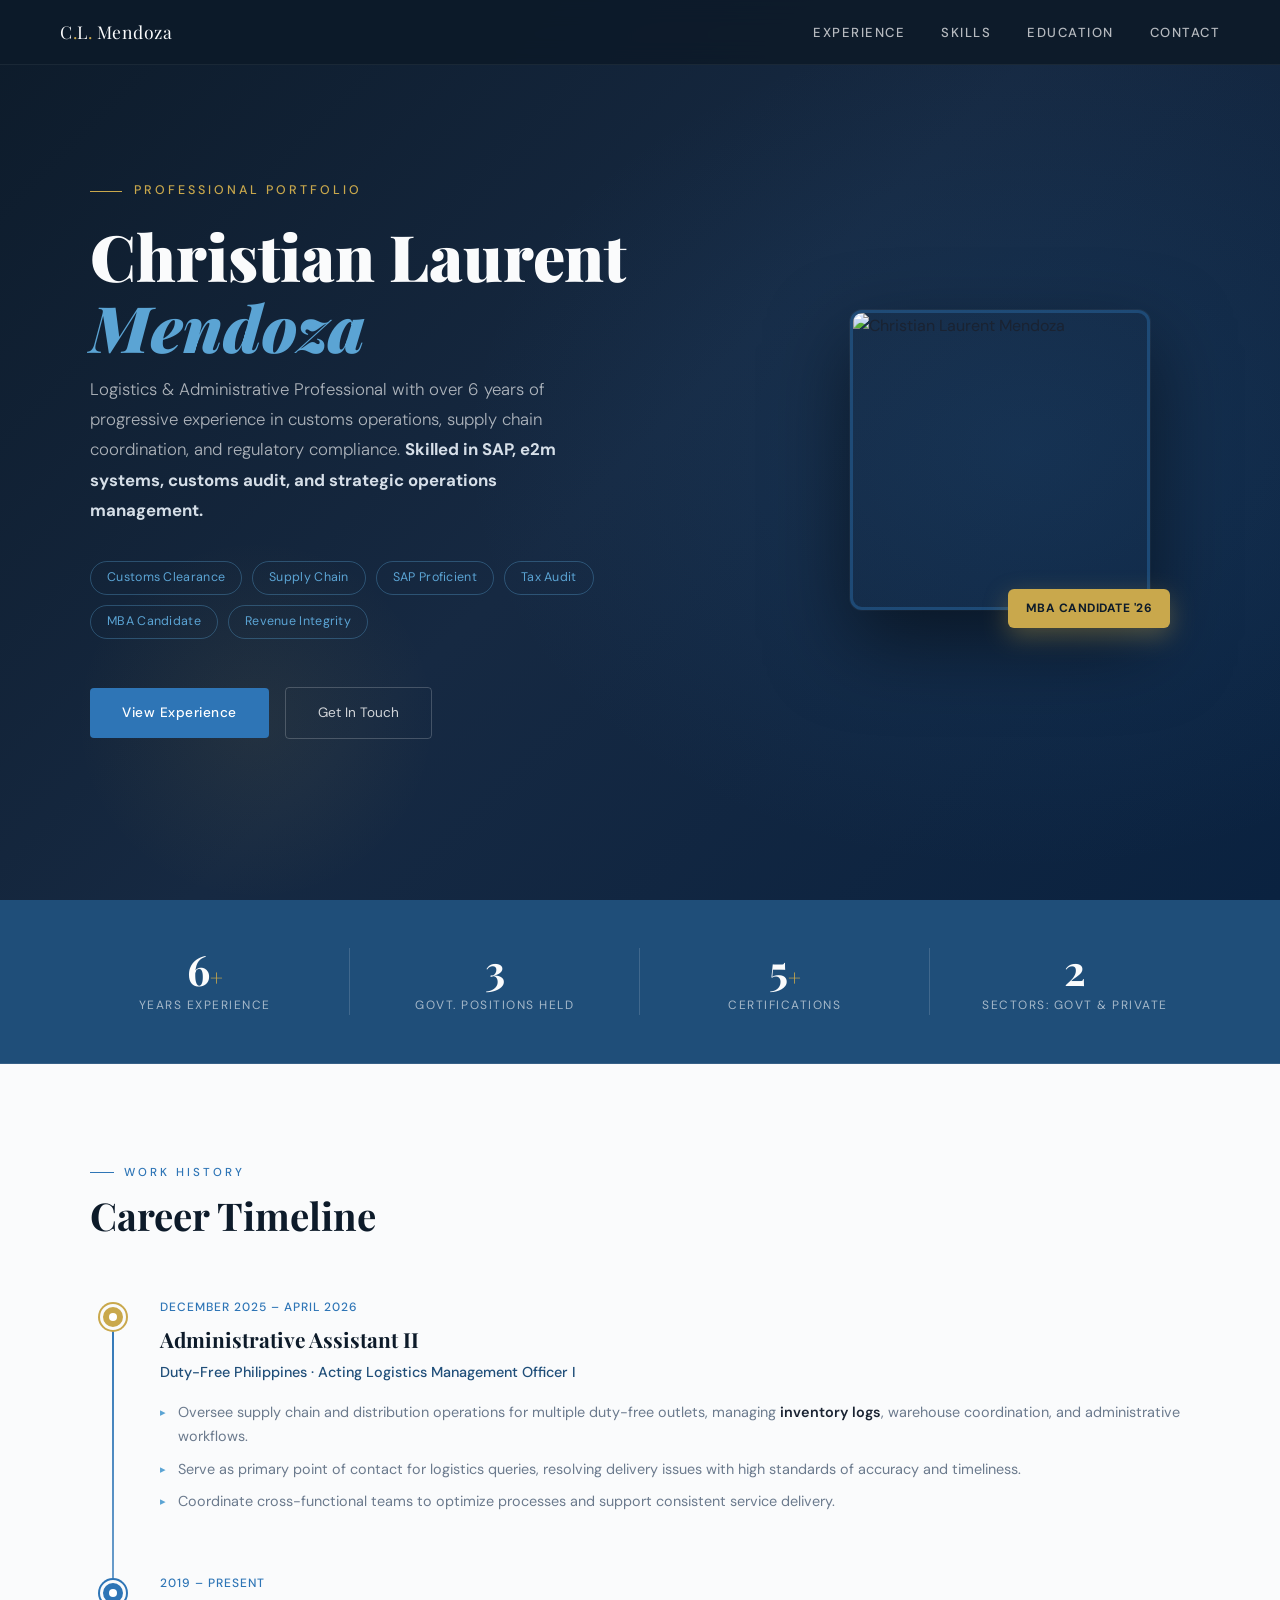
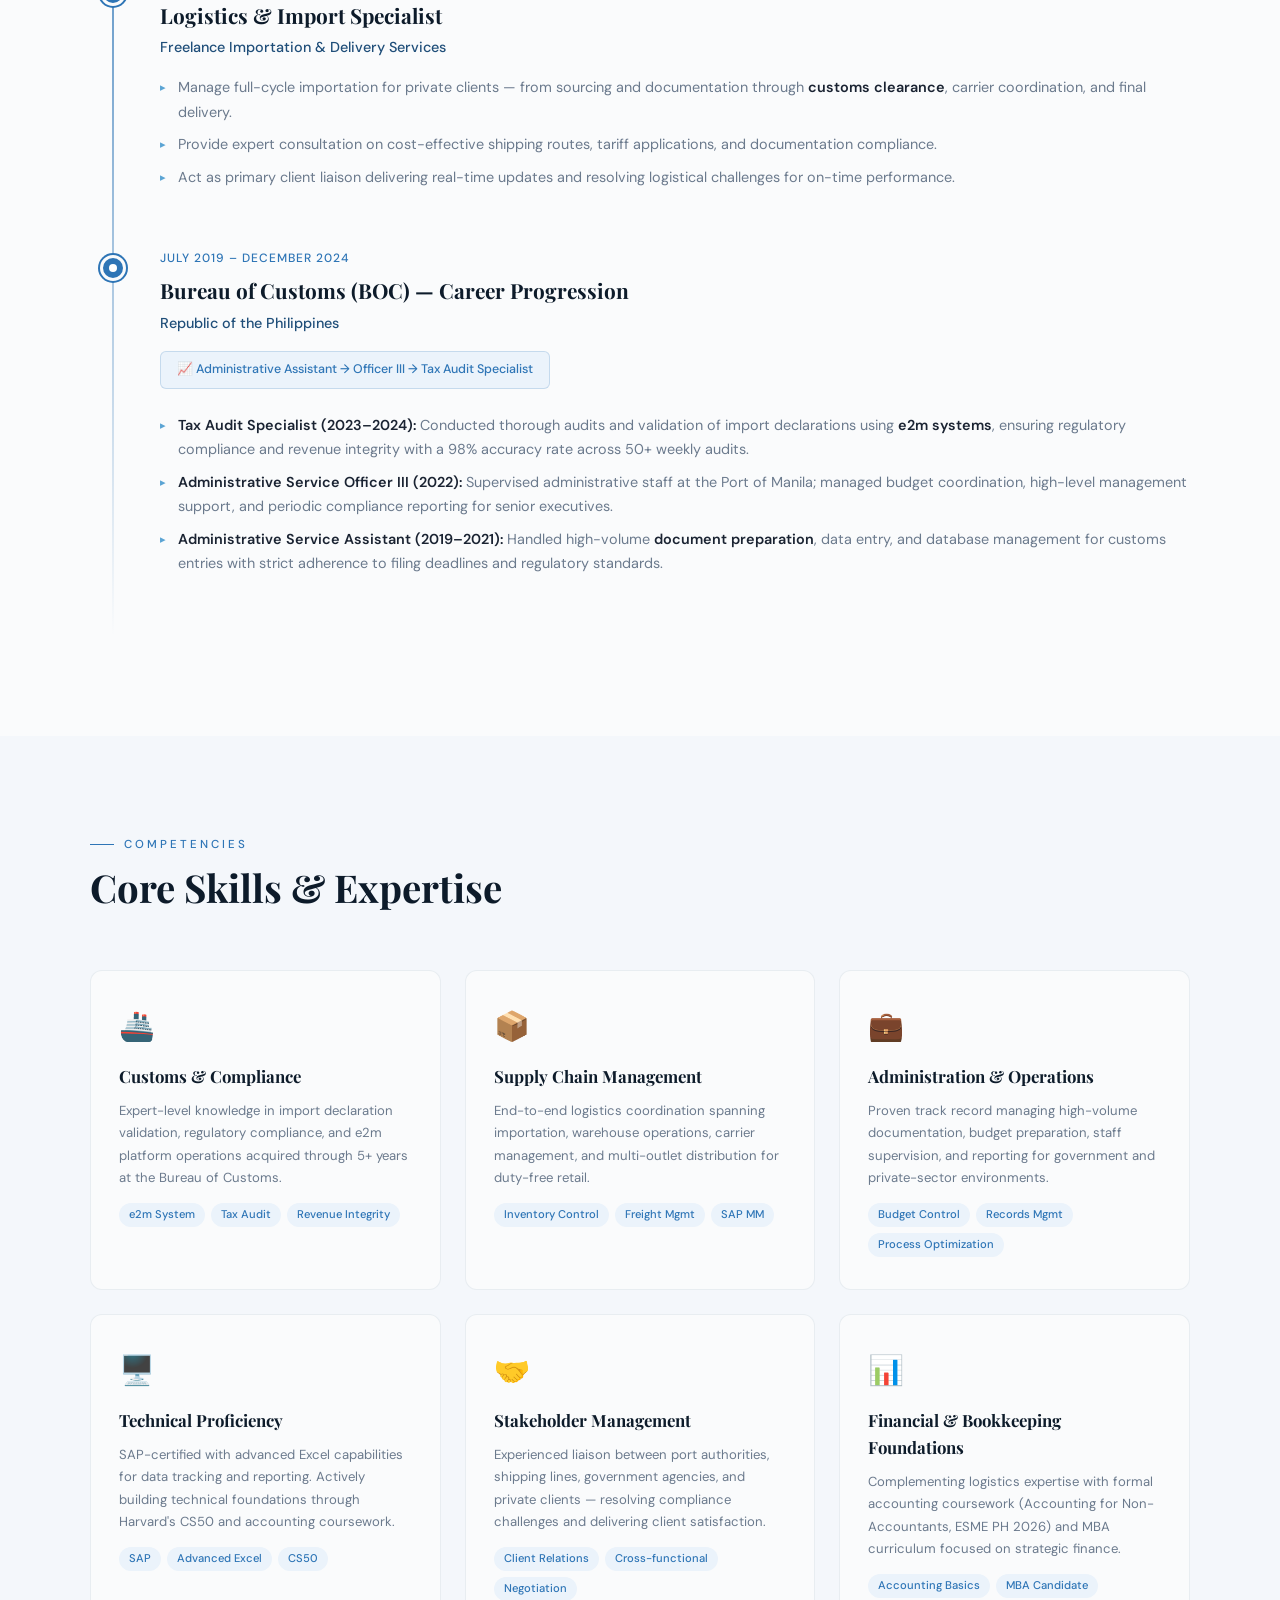
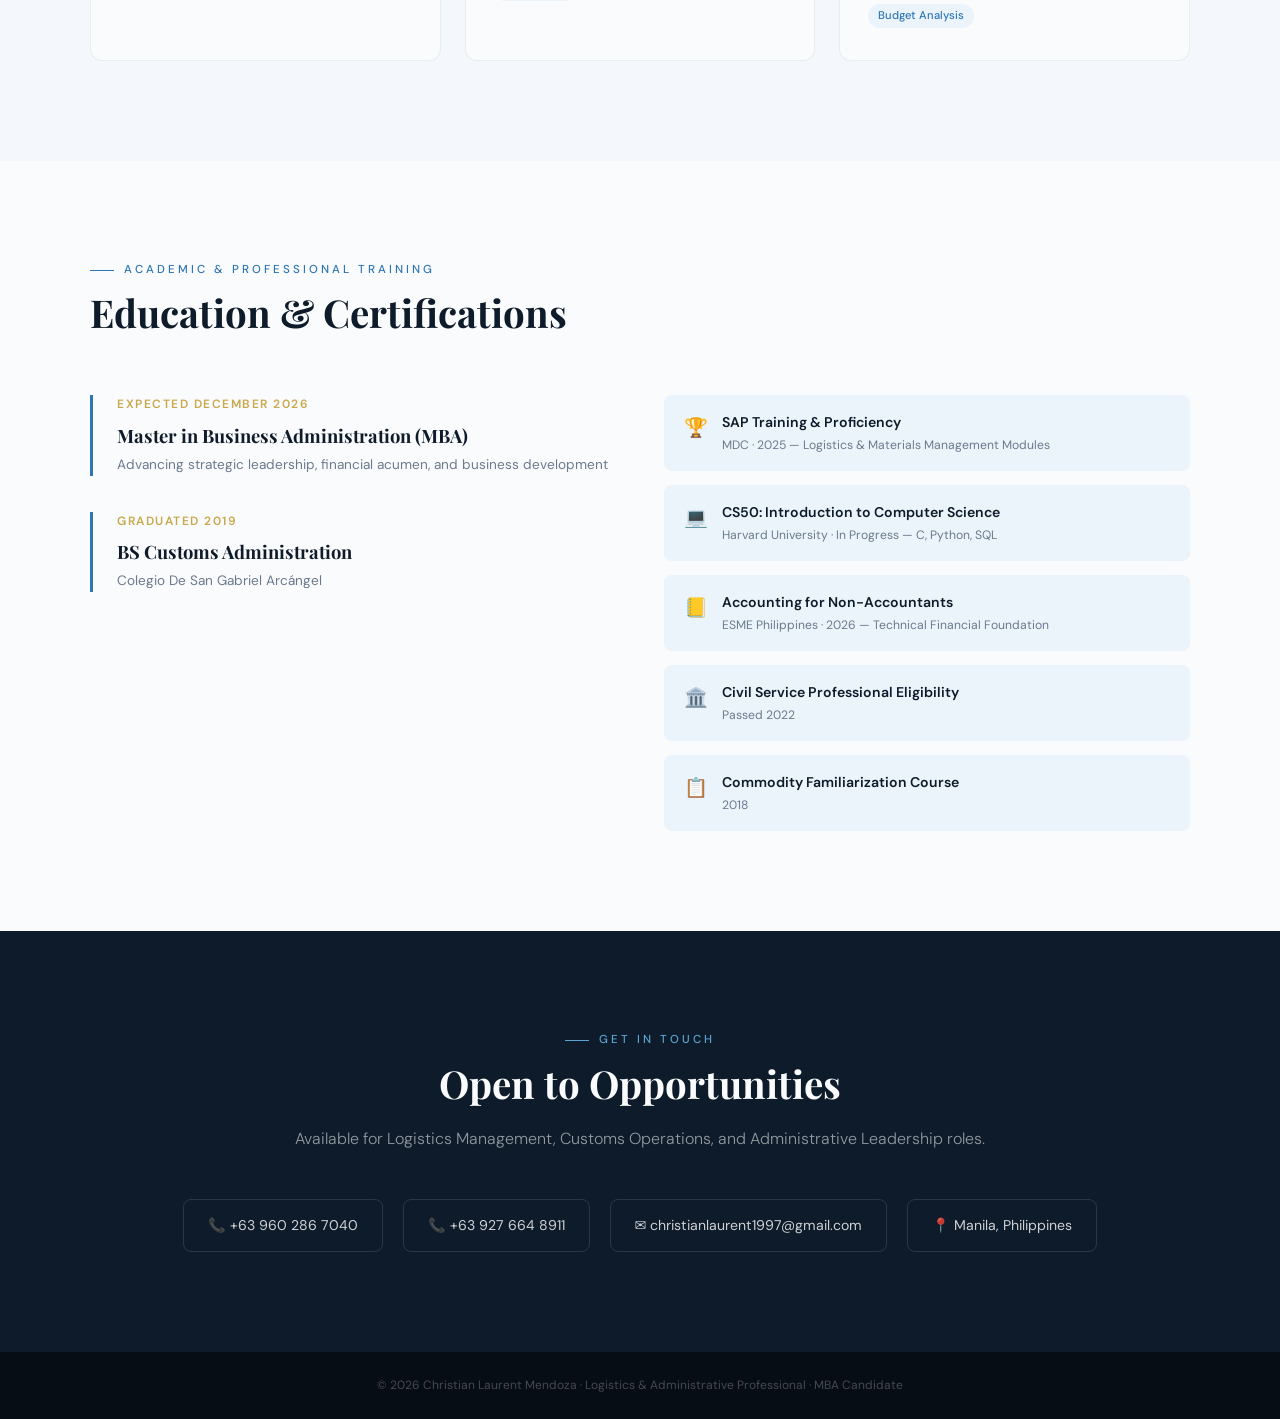
==== commit 57829149: "Update portfolio: Change current role dates to Dec 2025 - Apr 2026 and location to Manila, Philippin" ====
--- a/index.html
+++ b/index.html
@@ -542,7 +542,7 @@
       <p class="hero-eyebrow">Professional Portfolio</p>
       <h1>Christian Laurent<br><em>Mendoza</em></h1>
       <p class="hero-subtitle">
-        Logistics &amp; Administrative Professional with over 6 years of progressive experience in customs operations, supply chain coordination, and regulatory compliance. <strong style="color:rgba(255,255,255,0.85)">MBA Candidate</strong> building strategic leadership for the modern enterprise.
+        Logistics &amp; Administrative Professional with over 6 years of progressive experience in customs operations, supply chain coordination, and regulatory compliance. <strong style="color:rgba(235,243,251,0.9)">Skilled in SAP, e2m systems, customs audit, and strategic operations management.</strong>
       </p>
       <div class="hero-tags">
         <span class="tag">Customs Clearance</span>
@@ -559,7 +559,7 @@
     </div>
     <div class="hero-photo-wrap">
       <div class="hero-photo-frame">
-        <img src="[data-uri]" alt="Christian Laurent Mendoza" onerror="this.style.display='none';this.parentElement.style.background='linear-gradient(135deg,#1F4E79,#2E75B6)';this.parentElement.innerHTML+='<div style=\'display:flex;height:100%;align-items:center;justify-content:center;font-family:Georgia;font-size:3rem;color:rgba(255,255,255,0.3);font-weight:900\'>CLM</div>'">
+        <img src="[data-uri]" alt="Christian Laurent Mendoza">
       </div>
       <div class="photo-badge">MBA Candidate '26</div>
     </div>
@@ -597,7 +597,7 @@
       <!-- Current role -->
       <div class="timeline-item">
         <div class="timeline-dot gold"><div class="timeline-dot-inner"></div></div>
-        <p class="timeline-date">December 2025 – Present</p>
+        <p class="timeline-date">December 2025 – April 2026</p>
         <h3 class="timeline-role">Administrative Assistant II</h3>
         <p class="timeline-org">Duty-Free Philippines · Acting Logistics Management Officer I</p>
         <ul class="timeline-bullets">
@@ -630,9 +630,9 @@
           📈 Administrative Assistant → Officer III → Tax Audit Specialist
         </p>
         <ul class="timeline-bullets">
-          <li><strong>Tax Audit Specialist (2023–2024):</strong> Conducted thorough audits and validation of import declarations using <strong>e2m systems</strong>, ensuring regulatory compliance and <strong>revenue integrity</strong>. Performed cargo tracking, data verification, and compliance reporting.</li>
-          <li><strong>Administrative Service Officer III (2022):</strong> Supervised administrative staff at the Port of Manila; managed budget coordination, high-level management support, and periodic reporting.</li>
-          <li><strong>Administrative Service Assistant (2019–2021):</strong> Handled high-volume <strong>document preparation</strong>, data entry, and database management for customs entries with strict accuracy and compliance standards.</li>
+          <li><strong>Tax Audit Specialist (2023–2024):</strong> Conducted thorough audits and validation of import declarations using <strong>e2m systems</strong>, ensuring regulatory compliance and revenue integrity with a 98% accuracy rate across 50+ weekly audits.</li>
+          <li><strong>Administrative Service Officer III (2022):</strong> Supervised administrative staff at the Port of Manila; managed budget coordination, high-level management support, and periodic compliance reporting for senior executives.</li>
+          <li><strong>Administrative Service Assistant (2019–2021):</strong> Handled high-volume <strong>document preparation</strong>, data entry, and database management for customs entries with strict adherence to filing deadlines and regulatory standards.</li>
         </ul>
       </div>
 
@@ -779,7 +779,7 @@
       <a href="tel:+639602867040" class="contact-chip">📞 +63 960 286 7040</a>
       <a href="tel:+639276648911" class="contact-chip">📞 +63 927 664 8911</a>
       <a href="mailto:christianlaurent1997@gmail.com" class="contact-chip">✉️ christianlaurent1997@gmail.com</a>
-      <span class="contact-chip">📍 Marilao, Bulacan, Philippines</span>
+      <span class="contact-chip">📍 Manila, Philippines</span>
     </div>
   </div>
 </section>
@@ -801,4 +801,4 @@
   items.forEach(item => observer.observe(item));
 </script>
 </body>
-</html>
+</html>
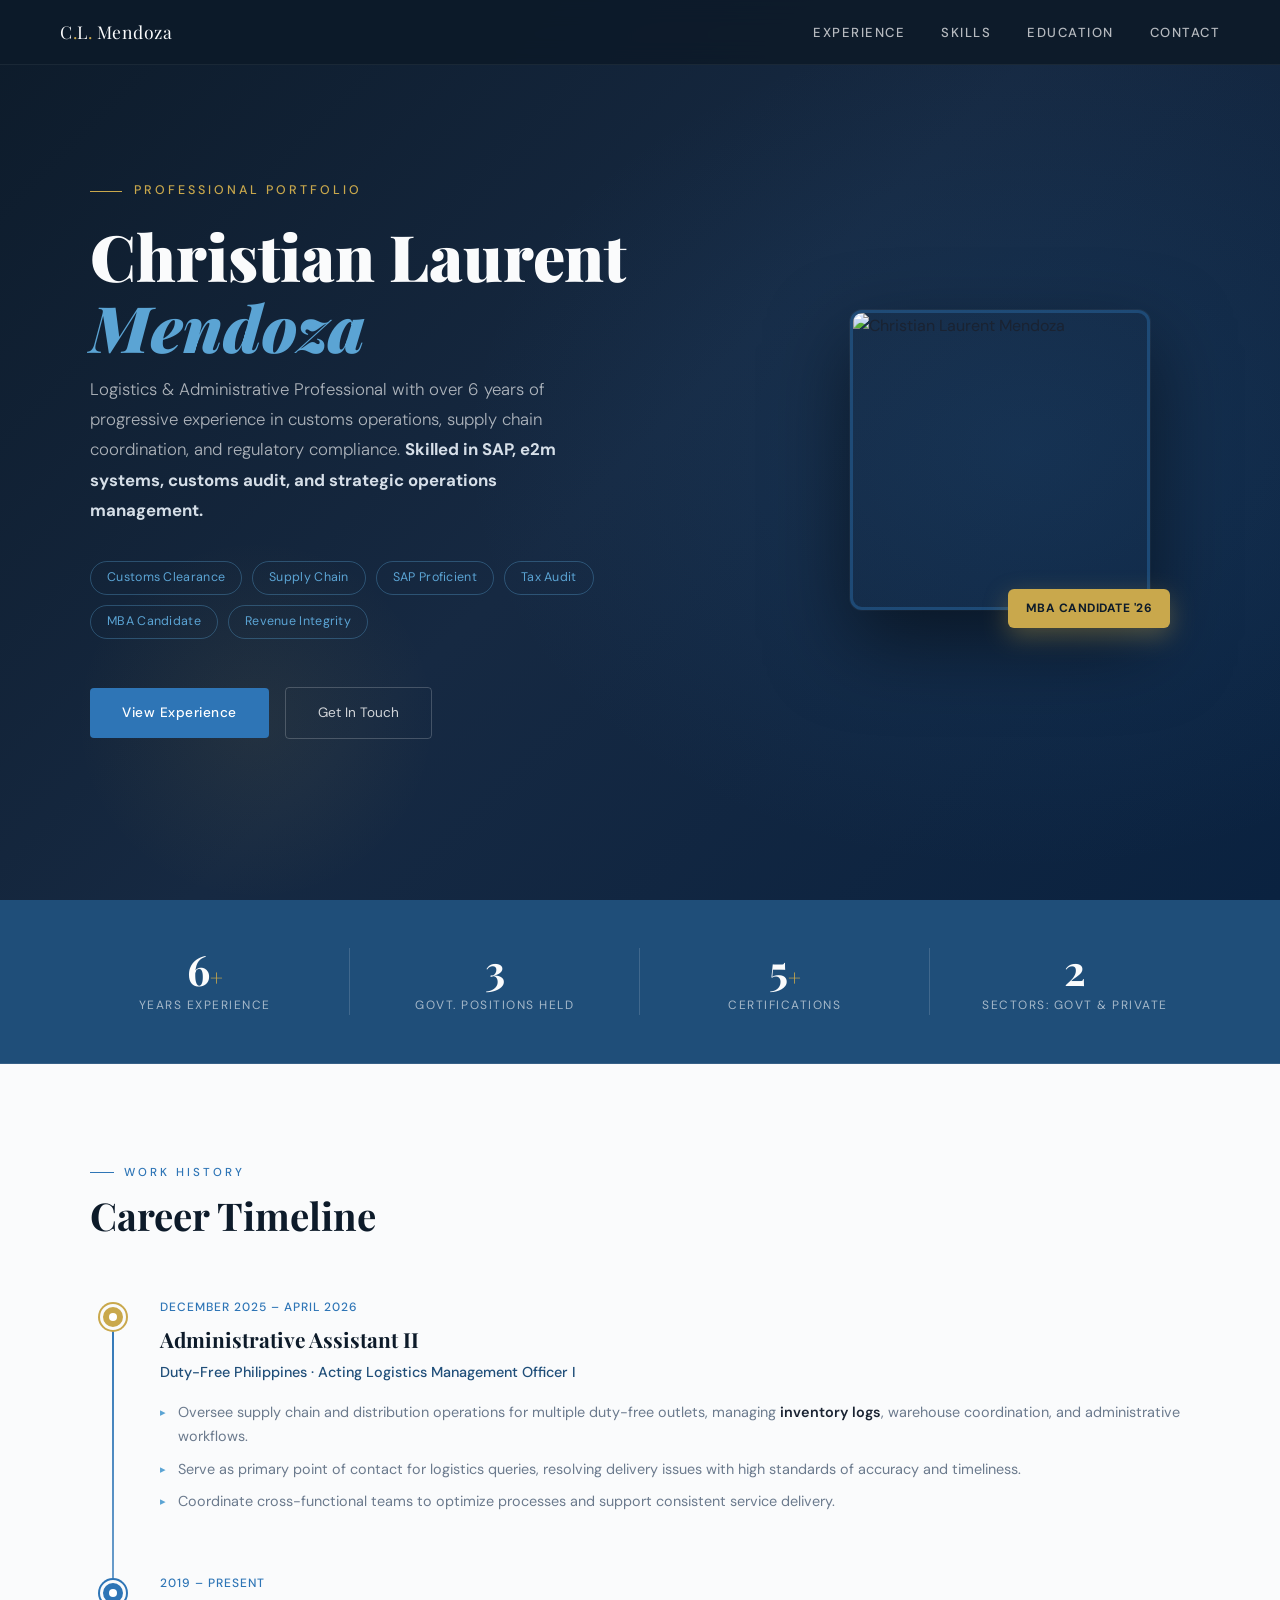
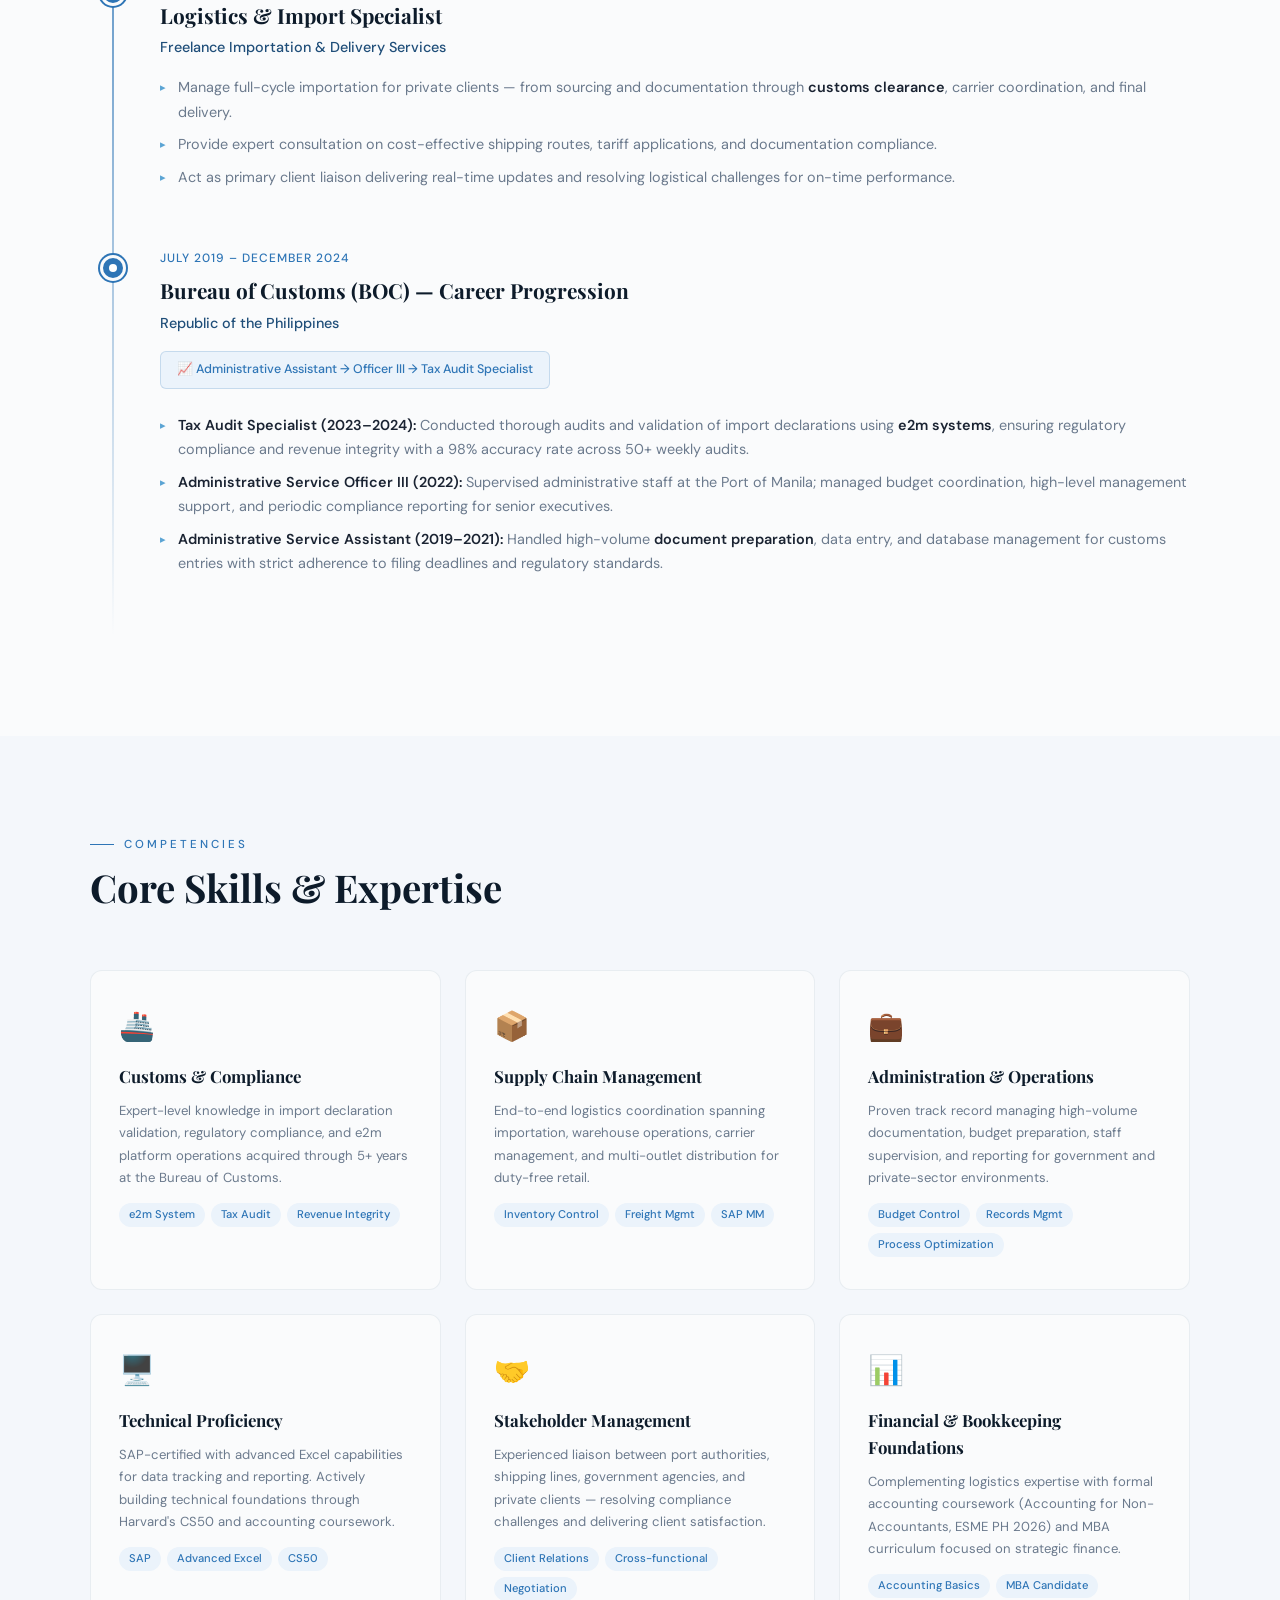
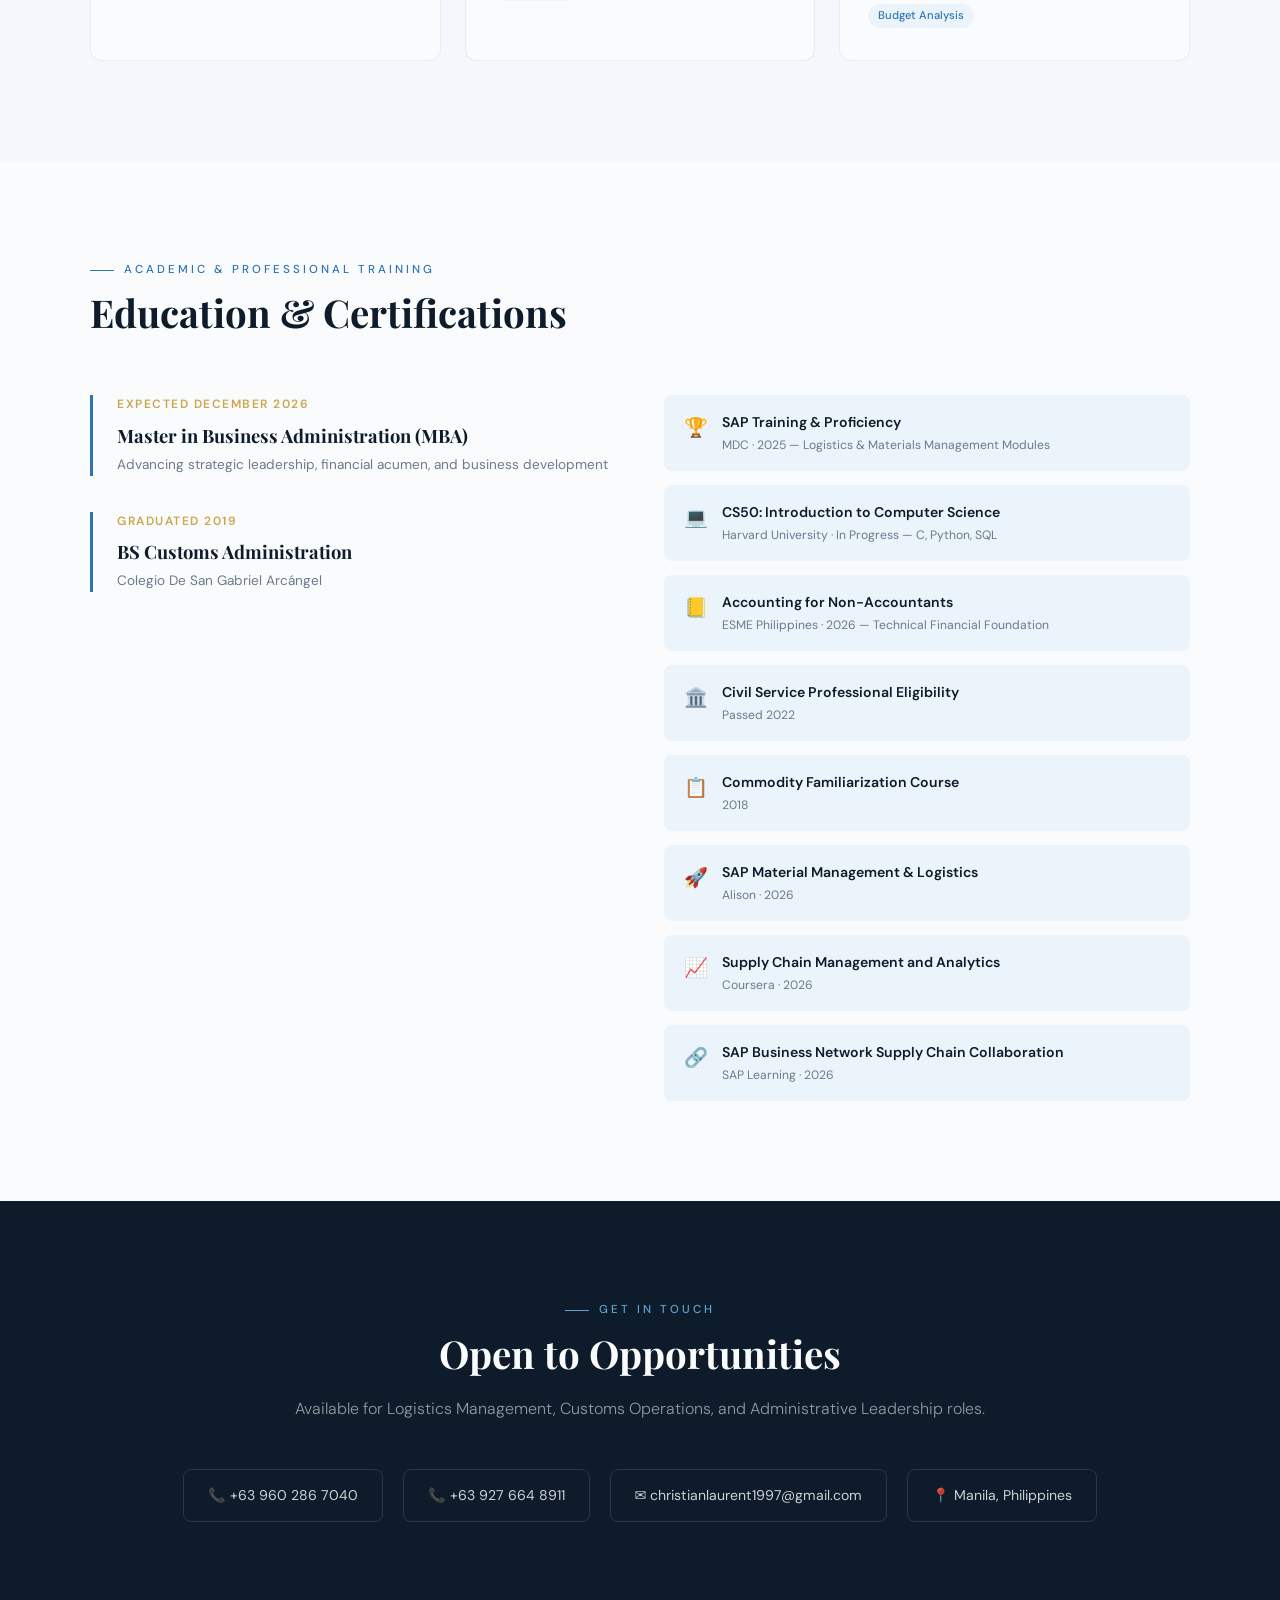
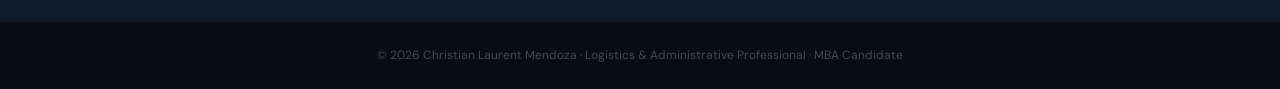
==== commit 988fdc4d: "Add three new certifications to Education section: SAP Material Management & Logistics (Alison 2026)" ====
--- a/index.html
+++ b/index.html
@@ -764,6 +764,27 @@
             <p class="cert-year">2018</p>
           </div>
         </div>
+        <div class="cert-item">
+          <span class="cert-icon">🚀</span>
+          <div>
+            <p class="cert-name">SAP Material Management &amp; Logistics</p>
+            <p class="cert-year">Alison · 2026</p>
+          </div>
+        </div>
+        <div class="cert-item">
+          <span class="cert-icon">📈</span>
+          <div>
+            <p class="cert-name">Supply Chain Management and Analytics</p>
+            <p class="cert-year">Coursera · 2026</p>
+          </div>
+        </div>
+        <div class="cert-item">
+          <span class="cert-icon">🔗</span>
+          <div>
+            <p class="cert-name">SAP Business Network Supply Chain Collaboration</p>
+            <p class="cert-year">SAP Learning · 2026</p>
+          </div>
+        </div>
       </div>
     </div>
   </div>
